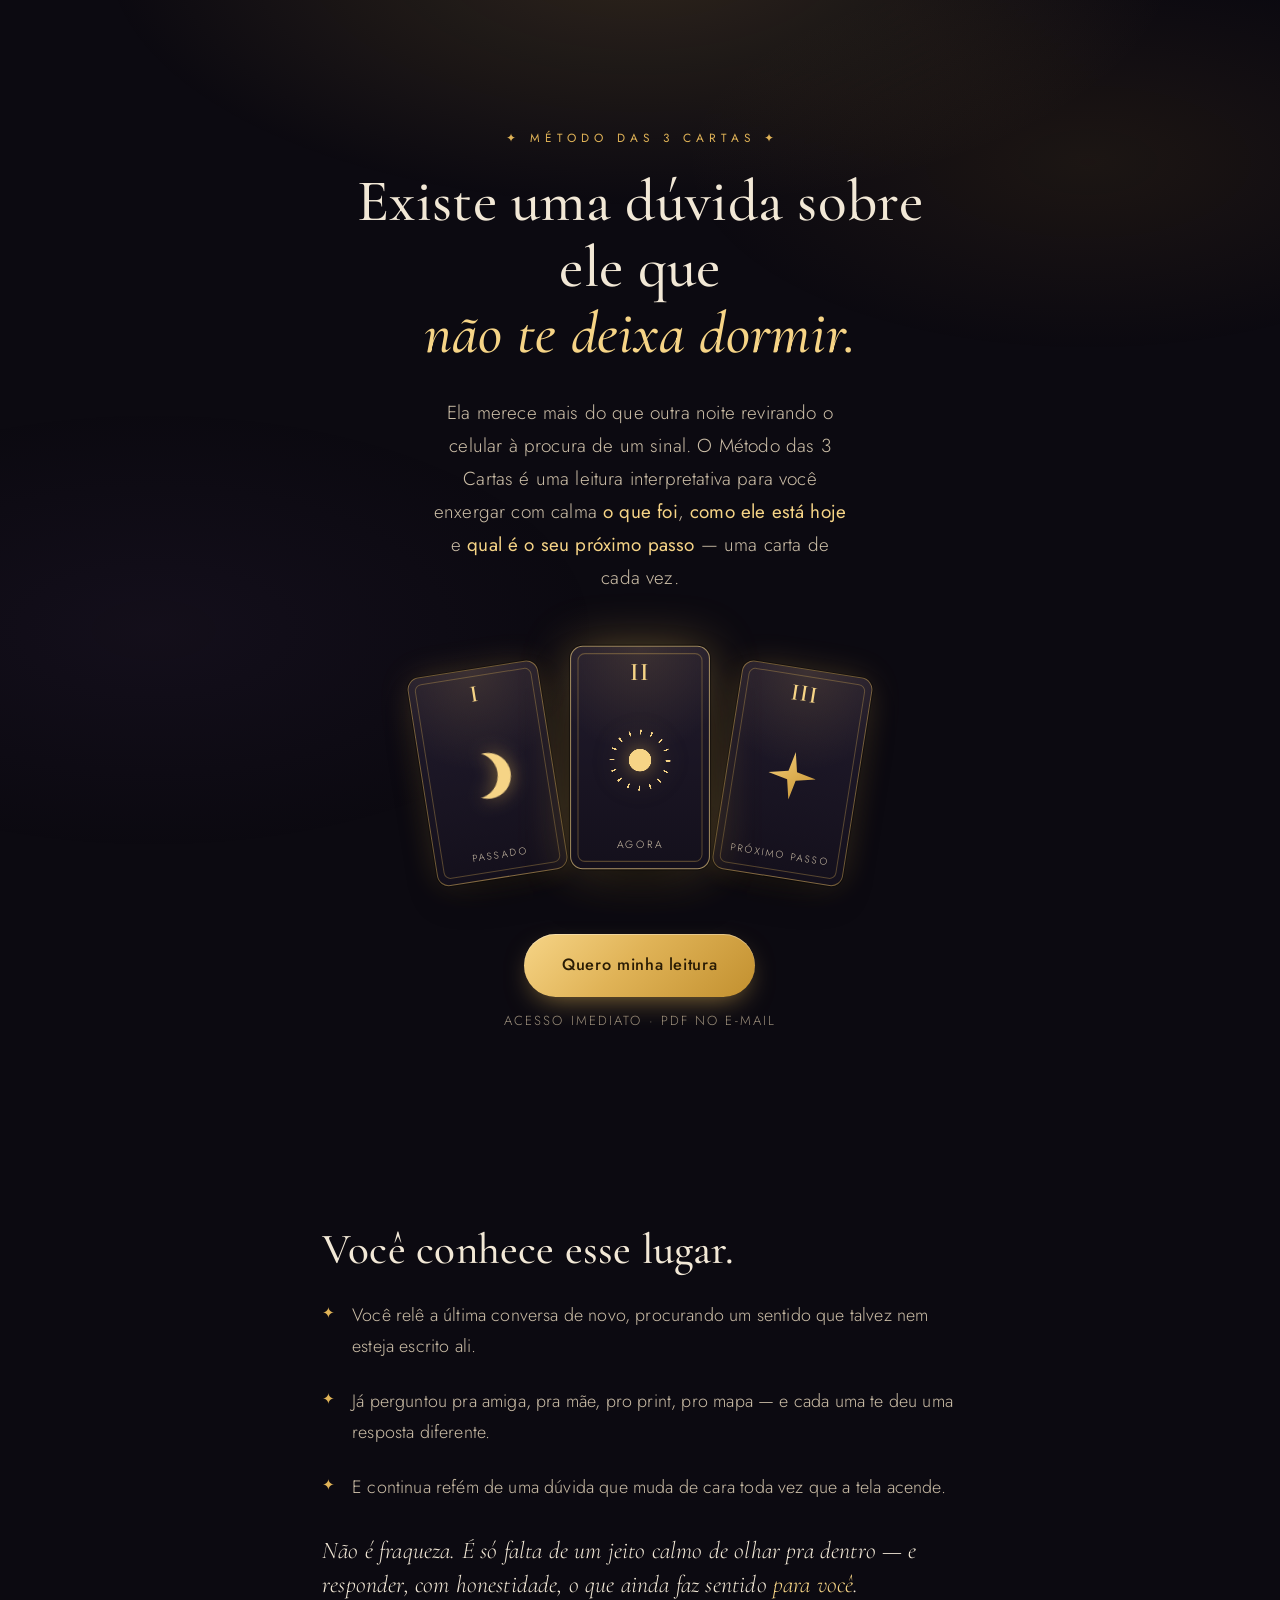
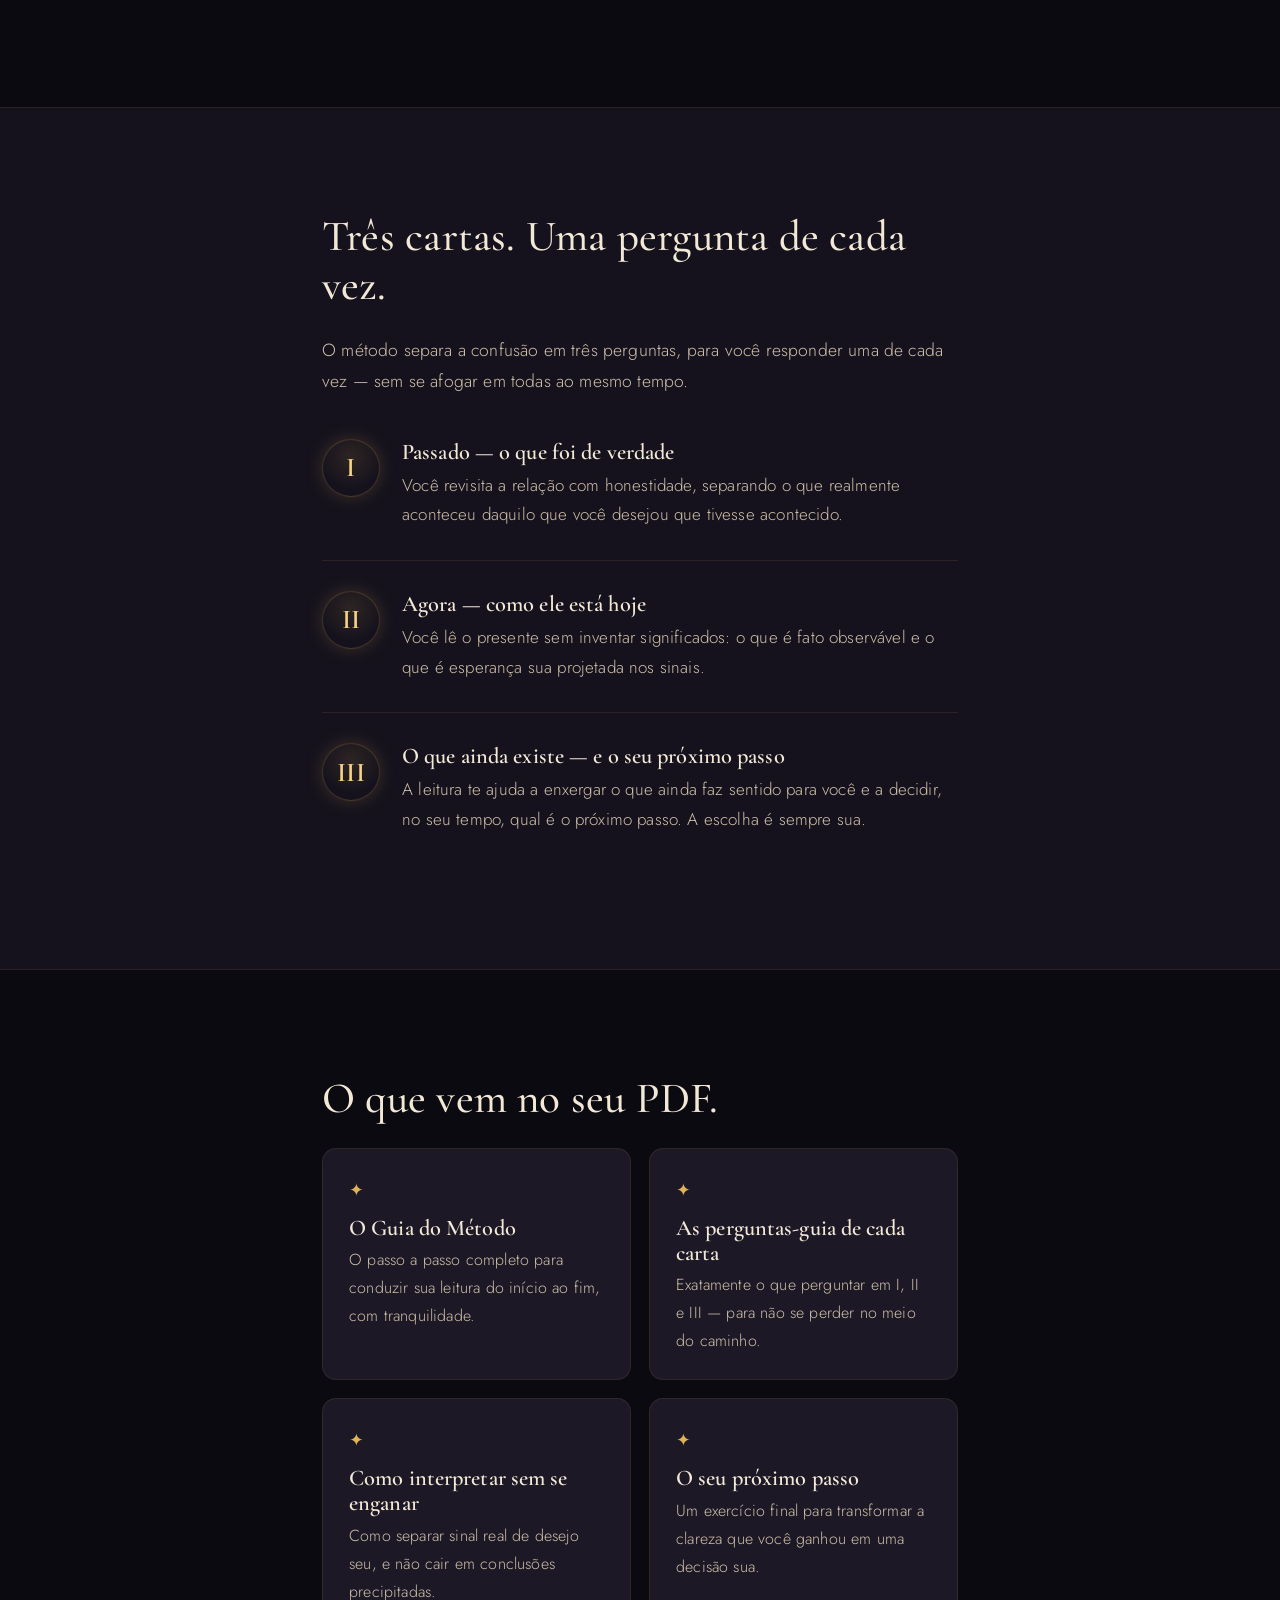
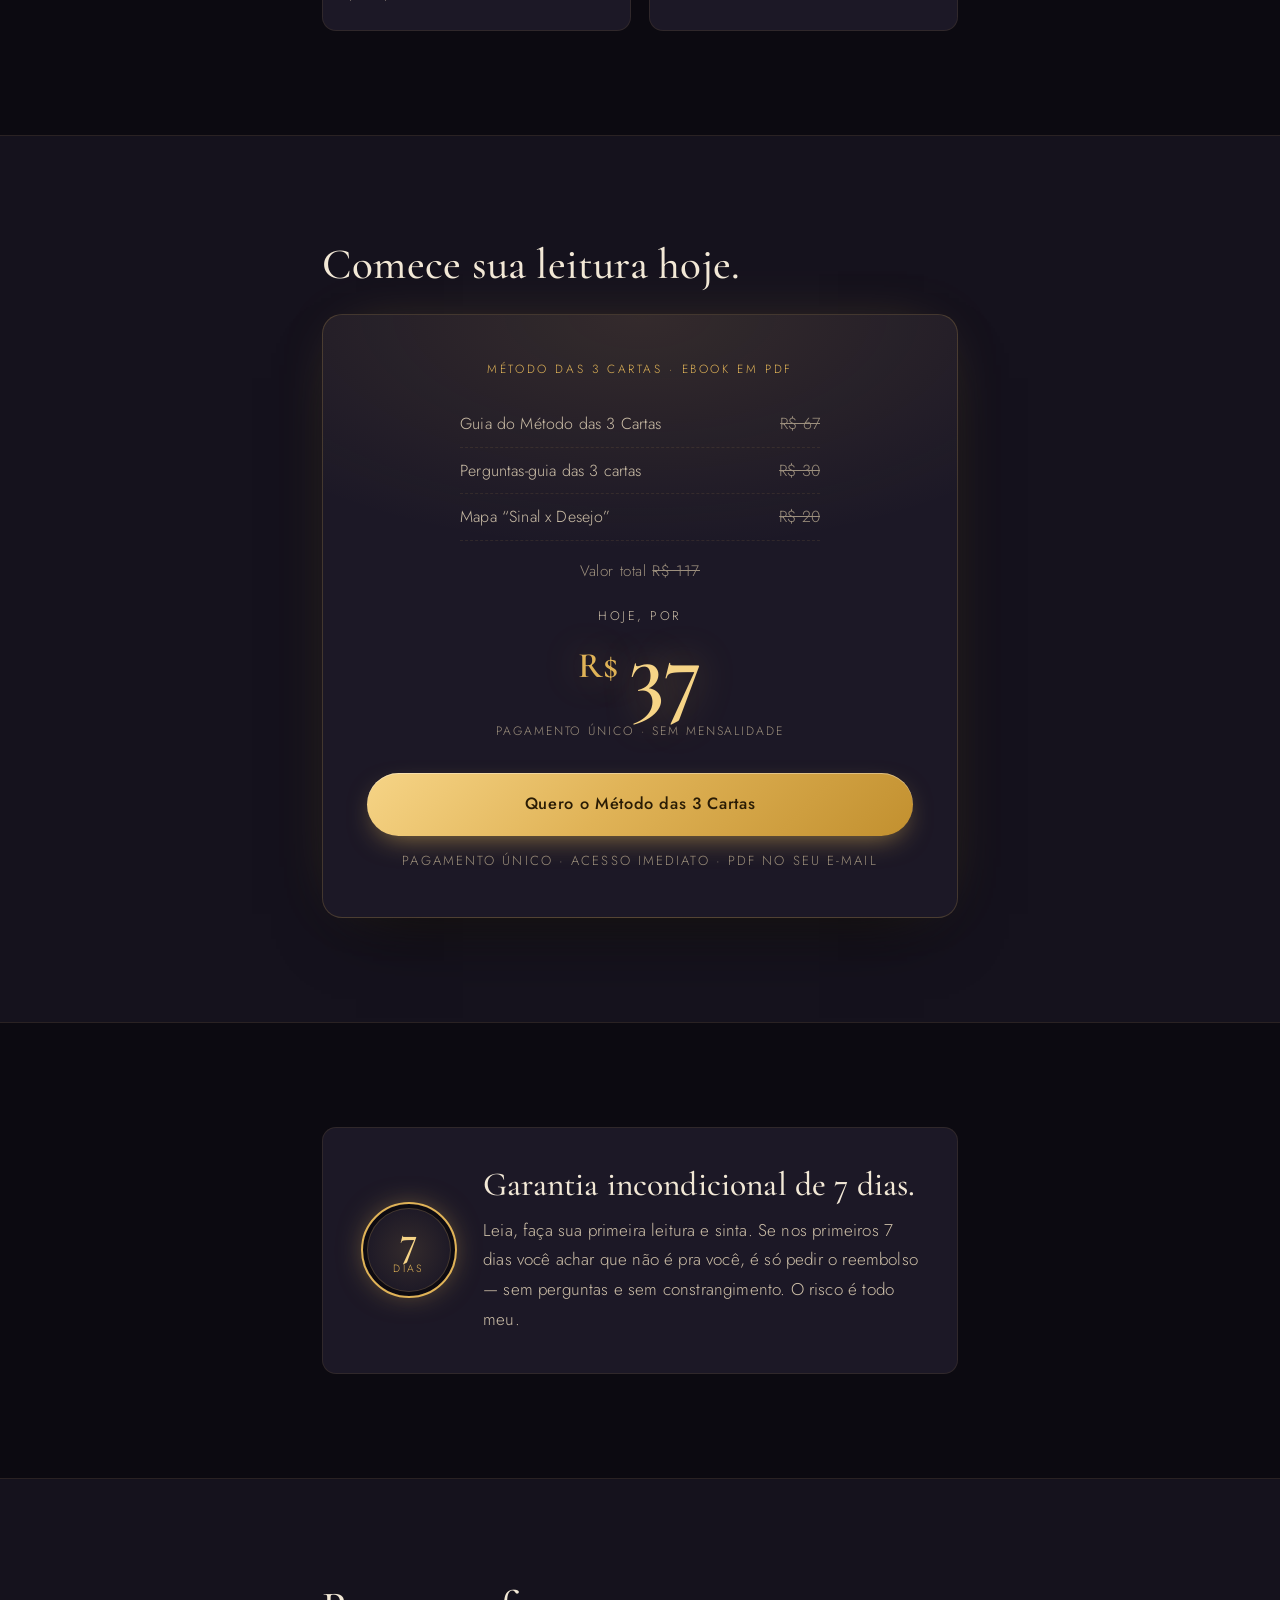
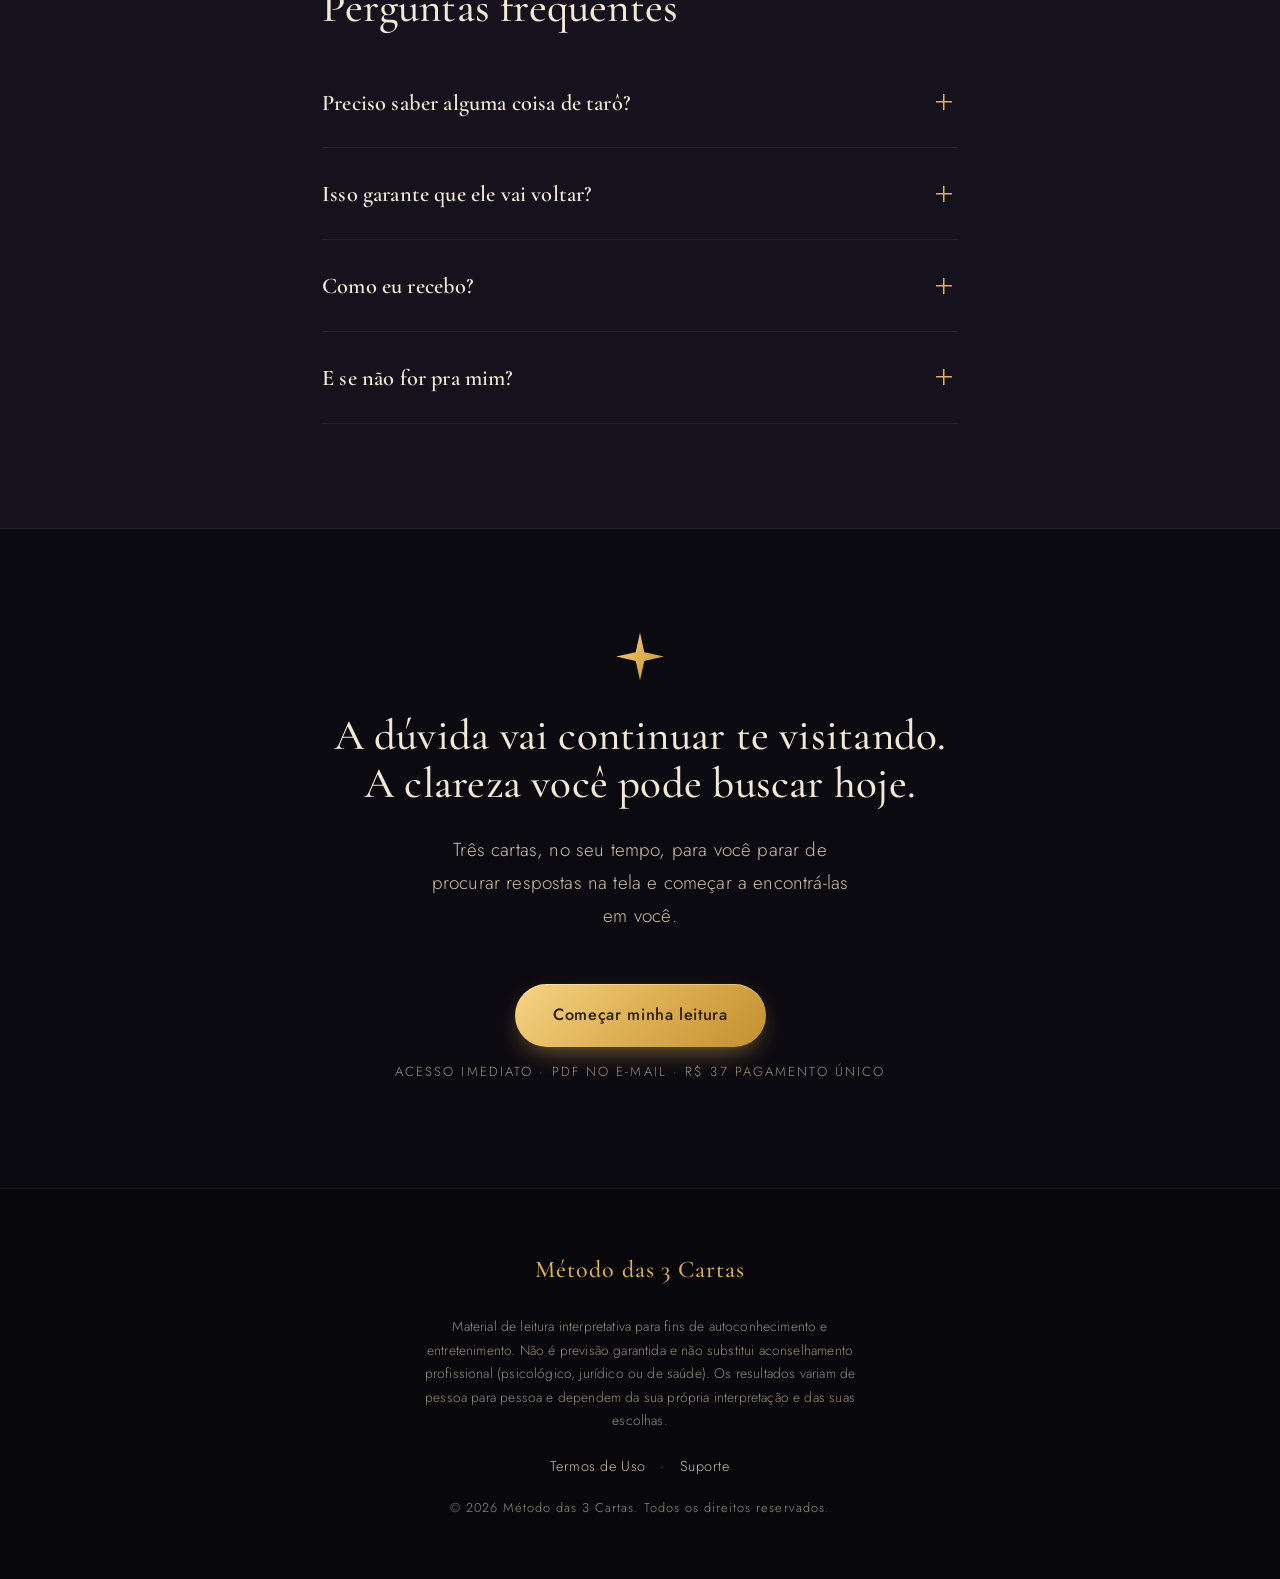
==== pagina-ele-volta/index.html @ e4aaae8e "Cria página de vendas estática "Método das 3 Cartas" Projeto estático (HTML/CSS/JS puro, sem build) " ====
<!DOCTYPE html>
<html lang="pt-BR">
<head>
  <meta charset="UTF-8" />
  <meta name="viewport" content="width=device-width, initial-scale=1.0" />
  <title>Método das 3 Cartas — clareza sobre o seu ex, em três cartas</title>
  <meta name="description" content="Uma leitura interpretativa em 3 cartas para você ganhar clareza sobre um ex: o que foi, como ele está e qual é o seu próximo passo. Autoconhecimento, não promessa de resultado." />
  <meta name="theme-color" content="#0c0a11" />

  <!-- favicon: estrela dourada (SVG inline, sem arquivo externo) -->
  <link rel="icon" href="data:image/svg+xml,%3Csvg xmlns='http://www.w3.org/2000/svg' viewBox='0 0 32 32'%3E%3Cpolygon points='16,1 19,13 31,16 19,19 16,31 13,19 1,16 13,13' fill='%23e0b357'/%3E%3C/svg%3E" />

  <!-- Open Graph -->
  <meta property="og:type" content="website" />
  <meta property="og:title" content="Método das 3 Cartas" />
  <meta property="og:description" content="Três cartas para você enxergar com calma o que foi, como ele está e qual é o seu próximo passo." />
  <meta property="og:locale" content="pt_BR" />

  <!-- Google Fonts: Cormorant Garamond (títulos) + Jost (corpo) -->
  <link rel="preconnect" href="https://fonts.googleapis.com" />
  <link rel="preconnect" href="https://fonts.gstatic.com" crossorigin />
  <link href="https://fonts.googleapis.com/css2?family=Cormorant+Garamond:ital,wght@0,400;0,500;0,600;1,400;1,500&family=Jost:wght@300;400;500&display=swap" rel="stylesheet" />

  <link rel="stylesheet" href="css/styles.css" />
</head>
<body>
  <!-- brilho de fundo decorativo -->
  <div class="aura" aria-hidden="true"></div>

  <main>
    <!-- 1. HERO -->
    <header class="hero" id="topo">
      <div class="wrap">
        <p class="kicker reveal">✦ Método das 3 Cartas ✦</p>

        <h1 class="reveal">
          Existe uma dúvida sobre ele que<br />
          <em>não te deixa dormir.</em>
        </h1>

        <p class="subhead reveal">
          Ela merece mais do que outra noite revirando o celular à procura de um sinal.
          O Método das 3 Cartas é uma leitura interpretativa para você enxergar com calma
          <strong>o que foi</strong>, <strong>como ele está hoje</strong> e
          <strong>qual é o seu próximo passo</strong> — uma carta de cada vez.
        </p>

        <!-- as 3 cartas (estilizadas em CSS puro) -->
        <div class="cards-fan reveal" aria-hidden="true">
          <article class="tarot tarot--left">
            <span class="tarot__num">I</span>
            <span class="glyph glyph--moon"></span>
            <span class="tarot__label">Passado</span>
          </article>
          <article class="tarot tarot--center">
            <span class="tarot__num">II</span>
            <span class="glyph glyph--sun"></span>
            <span class="tarot__label">Agora</span>
          </article>
          <article class="tarot tarot--right">
            <span class="tarot__num">III</span>
            <span class="glyph glyph--star"></span>
            <span class="tarot__label">Próximo passo</span>
          </article>
        </div>

        <div class="cta-block reveal">
          <a class="btn btn--primary" href="#oferta">Quero minha leitura</a>
          <p class="cta-note">acesso imediato · PDF no e-mail</p>
        </div>
      </div>
    </header>

    <!-- 2. DOR (sem exploração) -->
    <section class="section" id="voce-se-reconhece" aria-labelledby="dor-titulo">
      <div class="wrap">
        <h2 class="reveal" id="dor-titulo">Você conhece esse lugar.</h2>
        <ul class="pain-list">
          <li class="reveal">
            Você relê a última conversa de novo, procurando um sentido que talvez nem esteja escrito ali.
          </li>
          <li class="reveal">
            Já perguntou pra amiga, pra mãe, pro print, pro mapa — e cada uma te deu uma resposta diferente.
          </li>
          <li class="reveal">
            E continua refém de uma dúvida que muda de cara toda vez que a tela acende.
          </li>
        </ul>
        <p class="pain-close reveal">
          Não é fraqueza. É só falta de um jeito calmo de olhar pra dentro — e responder, com honestidade, o que ainda faz sentido <em>para você</em>.
        </p>
      </div>
    </section>

    <!-- 3. COMO FUNCIONA -->
    <section class="section section--alt" id="como-funciona" aria-labelledby="como-titulo">
      <div class="wrap">
        <h2 class="reveal" id="como-titulo">Três cartas. Uma pergunta de cada vez.</h2>
        <p class="section-intro reveal">
          O método separa a confusão em três perguntas, para você responder uma de cada vez —
          sem se afogar em todas ao mesmo tempo.
        </p>

        <ol class="steps">
          <li class="step reveal">
            <span class="step__num" aria-hidden="true">I</span>
            <div class="step__body">
              <h3>Passado — o que foi de verdade</h3>
              <p>
                Você revisita a relação com honestidade, separando o que realmente aconteceu
                daquilo que você desejou que tivesse acontecido.
              </p>
            </div>
          </li>
          <li class="step reveal">
            <span class="step__num" aria-hidden="true">II</span>
            <div class="step__body">
              <h3>Agora — como ele está hoje</h3>
              <p>
                Você lê o presente sem inventar significados: o que é fato observável
                e o que é esperança sua projetada nos sinais.
              </p>
            </div>
          </li>
          <li class="step reveal">
            <span class="step__num" aria-hidden="true">III</span>
            <div class="step__body">
              <h3>O que ainda existe — e o seu próximo passo</h3>
              <p>
                A leitura te ajuda a enxergar o que ainda faz sentido para você e a decidir,
                no seu tempo, qual é o próximo passo. A escolha é sempre sua.
              </p>
            </div>
          </li>
        </ol>
      </div>
    </section>

    <!-- 4. O QUE VOCÊ RECEBE -->
    <section class="section" id="o-que-recebe" aria-labelledby="recebe-titulo">
      <div class="wrap">
        <h2 class="reveal" id="recebe-titulo">O que vem no seu PDF.</h2>
        <div class="gifts">
          <div class="gift reveal">
            <span class="gift__mark" aria-hidden="true">✦</span>
            <h3>O Guia do Método</h3>
            <p>O passo a passo completo para conduzir sua leitura do início ao fim, com tranquilidade.</p>
          </div>
          <div class="gift reveal">
            <span class="gift__mark" aria-hidden="true">✦</span>
            <h3>As perguntas-guia de cada carta</h3>
            <p>Exatamente o que perguntar em I, II e III — para não se perder no meio do caminho.</p>
          </div>
          <div class="gift reveal">
            <span class="gift__mark" aria-hidden="true">✦</span>
            <h3>Como interpretar sem se enganar</h3>
            <p>Como separar sinal real de desejo seu, e não cair em conclusões precipitadas.</p>
          </div>
          <div class="gift reveal">
            <span class="gift__mark" aria-hidden="true">✦</span>
            <h3>O seu próximo passo</h3>
            <p>Um exercício final para transformar a clareza que você ganhou em uma decisão sua.</p>
          </div>
        </div>
      </div>
    </section>

    <!-- 5. OFERTA -->
    <section class="section section--alt" id="oferta" aria-labelledby="oferta-titulo">
      <div class="wrap">
        <h2 class="reveal" id="oferta-titulo">Comece sua leitura hoje.</h2>

        <div class="offer reveal">
          <p class="offer__eyebrow">Método das 3 Cartas · ebook em PDF</p>

          <ul class="value-stack">
            <li><span>Guia do Método das 3 Cartas</span> <s>R$ 67</s></li>
            <li><span>Perguntas-guia das 3 cartas</span> <s>R$ 30</s></li>
            <li><span>Mapa “Sinal x Desejo”</span> <s>R$ 20</s></li>
          </ul>

          <p class="offer__from">Valor total <s>R$ 117</s></p>

          <div class="offer__price">
            <span class="offer__price-label">Hoje, por</span>
            <span class="offer__price-value"><span class="offer__cur">R$</span>37</span>
            <span class="offer__price-sub">pagamento único · sem mensalidade</span>
          </div>

          <a class="btn btn--primary btn--block" href="COLE_AQUI_O_LINK_DO_CHECKOUT_KIRVANO">
            Quero o Método das 3 Cartas
          </a>
          <p class="cta-note">Pagamento único · acesso imediato · PDF no seu e-mail</p>
        </div>
      </div>
    </section>

    <!-- 6. GARANTIA -->
    <section class="section" id="garantia" aria-labelledby="garantia-titulo">
      <div class="wrap">
        <div class="guarantee reveal">
          <span class="guarantee__seal" aria-hidden="true">
            <span class="guarantee__seal-num">7</span>
            <span class="guarantee__seal-txt">dias</span>
          </span>
          <div>
            <h2 id="garantia-titulo">Garantia incondicional de 7 dias.</h2>
            <p>
              Leia, faça sua primeira leitura e sinta. Se nos primeiros 7 dias você achar que não é
              pra você, é só pedir o reembolso — sem perguntas e sem constrangimento.
              O risco é todo meu.
            </p>
          </div>
        </div>
      </div>
    </section>

    <!-- 7. FAQ -->
    <section class="section section--alt" id="faq" aria-labelledby="faq-titulo">
      <div class="wrap">
        <h2 class="reveal" id="faq-titulo">Perguntas frequentes</h2>

        <div class="faq">
          <details class="faq-item reveal">
            <summary>Preciso saber alguma coisa de tarô?</summary>
            <div class="faq-answer">
              <p>
                Não. O método é um guia de leitura interpretativa, escrito passo a passo.
                Você não precisa de experiência, de baralho especial nem de “dom” nenhum —
                só seguir as perguntas de cada carta.
              </p>
            </div>
          </details>

          <details class="faq-item reveal">
            <summary>Isso garante que ele vai voltar?</summary>
            <div class="faq-answer">
              <p>
                <strong>Não.</strong> E qualquer pessoa que te promete isso está te enganando.
                Ninguém controla a decisão de outra pessoa. O que este material te entrega é
                <em>clareza</em> sobre o que aconteceu, sobre o presente e sobre o que você quer
                a partir daqui — a escolha do próximo passo é sempre sua.
              </p>
            </div>
          </details>

          <details class="faq-item reveal">
            <summary>Como eu recebo?</summary>
            <div class="faq-answer">
              <p>
                Assim que o pagamento é confirmado, o PDF chega automaticamente no e-mail que
                você cadastrar no checkout. O acesso é imediato e o material fica seu.
              </p>
            </div>
          </details>

          <details class="faq-item reveal">
            <summary>E se não for pra mim?</summary>
            <div class="faq-answer">
              <p>
                Você tem 7 dias de garantia incondicional. Se sentir que não é o seu momento ou
                não é o que você esperava, devolvemos o valor integral — sem burocracia.
              </p>
            </div>
          </details>
        </div>
      </div>
    </section>

    <!-- 8. CTA FINAL -->
    <section class="section final-cta" id="comecar" aria-labelledby="final-titulo">
      <div class="wrap">
        <span class="glyph glyph--star final-cta__star" aria-hidden="true"></span>
        <h2 class="reveal" id="final-titulo">
          A dúvida vai continuar te visitando.<br />A clareza você pode buscar hoje.
        </h2>
        <p class="subhead reveal">
          Três cartas, no seu tempo, para você parar de procurar respostas na tela
          e começar a encontrá-las em você.
        </p>
        <div class="cta-block reveal">
          <a class="btn btn--primary" href="#oferta">Começar minha leitura</a>
          <p class="cta-note">acesso imediato · PDF no e-mail · R$ 37 pagamento único</p>
        </div>
      </div>
    </section>
  </main>

  <!-- 9. RODAPÉ -->
  <footer class="footer">
    <div class="wrap">
      <p class="footer__brand">Método das 3 Cartas</p>
      <p class="disclaimer">
        Material de leitura interpretativa para fins de autoconhecimento e entretenimento.
        Não é previsão garantida e não substitui aconselhamento profissional (psicológico,
        jurídico ou de saúde). Os resultados variam de pessoa para pessoa e dependem da sua
        própria interpretação e das suas escolhas.
      </p>
      <nav class="footer__links" aria-label="Links do rodapé">
        <a href="#">Termos de Uso</a>
        <span aria-hidden="true">·</span>
        <a href="#">Suporte</a>
      </nav>
      <p class="footer__copy">© 2026 Método das 3 Cartas. Todos os direitos reservados.</p>
    </div>
  </footer>

  <script src="js/main.js" defer></script>
</body>
</html>
---- pagina-ele-volta/css/styles.css ----
/* =========================================================
   Método das 3 Cartas — estilos
   Paleta mística: fundo quase preto, acento âmbar/dourado,
   texto creme. Tipografia: Cormorant Garamond + Jost.
   ========================================================= */

:root {
  /* cores */
  --bg:            #0c0a11;   /* fundo quase preto, leve violeta */
  --bg-elev:       #15121d;   /* superfícies elevadas */
  --bg-soft:       #1c1826;   /* caixas / cartas */
  --ink:           #f2e8d6;   /* texto creme */
  --ink-soft:      #cdbfa8;   /* texto secundário */
  --ink-mute:      #9c8f7d;   /* texto apagado */
  --gold:          #e0b357;   /* âmbar/dourado quente */
  --gold-bright:   #f6d486;
  --gold-deep:     #b07d2b;
  --line:          rgba(224, 179, 87, 0.20);
  --line-soft:     rgba(224, 179, 87, 0.10);

  /* layout */
  --reading:       680px;
  --radius:        14px;
  --radius-sm:     10px;

  /* gradientes reutilizáveis */
  --grad-gold:     linear-gradient(135deg, #f6d486 0%, #e0b357 45%, #c2902f 100%);
  --grad-gold-hover: linear-gradient(135deg, #ffe3a0 0%, #ecc169 45%, #cf9c38 100%);
}

/* ----------------------- reset enxuto ----------------------- */
*,
*::before,
*::after { box-sizing: border-box; }

html { -webkit-text-size-adjust: 100%; scroll-behavior: smooth; }

body {
  margin: 0;
  background: var(--bg);
  color: var(--ink);
  font-family: "Jost", system-ui, -apple-system, "Segoe UI", sans-serif;
  font-weight: 300;
  font-size: 1.0625rem;
  line-height: 1.75;
  letter-spacing: 0.01em;
  -webkit-font-smoothing: antialiased;
  text-rendering: optimizeLegibility;
  overflow-x: hidden;
}

img { max-width: 100%; display: block; }

a { color: var(--gold-bright); text-decoration: none; }
a:hover { text-decoration: underline; }

::selection { background: rgba(224, 179, 87, 0.28); color: #fff; }

/* ----------------------- tipografia ----------------------- */
h1, h2, h3 {
  font-family: "Cormorant Garamond", Georgia, serif;
  font-weight: 500;
  line-height: 1.12;
  letter-spacing: 0.005em;
  color: var(--ink);
  margin: 0 0 0.6em;
}

h1 {
  font-size: clamp(2.4rem, 7vw, 3.7rem);
  font-weight: 500;
}
h1 em {
  font-style: italic;
  color: var(--gold-bright);
}

h2 {
  font-size: clamp(1.9rem, 5vw, 2.7rem);
}

h3 {
  font-size: 1.4rem;
  font-weight: 600;
}

p { margin: 0 0 1.1em; }
strong { color: var(--ink); font-weight: 500; }
em { color: var(--gold-bright); font-style: italic; }

/* ----------------------- layout base ----------------------- */
.wrap {
  width: 100%;
  max-width: var(--reading);
  margin-inline: auto;
  padding-inline: 22px;
}

.section {
  padding-block: clamp(56px, 11vw, 104px);
  position: relative;
}
.section--alt {
  background: var(--bg-elev);
  border-top: 1px solid var(--line-soft);
  border-bottom: 1px solid var(--line-soft);
}

.section-intro {
  color: var(--ink-soft);
  font-size: 1.1rem;
  margin-bottom: 2.4em;
}

/* brilho de fundo decorativo (âmbar) */
.aura {
  position: fixed;
  inset: 0;
  z-index: -1;
  pointer-events: none;
  background:
    radial-gradient(60% 40% at 50% -5%, rgba(224, 179, 87, 0.16), transparent 70%),
    radial-gradient(45% 30% at 85% 18%, rgba(176, 125, 43, 0.10), transparent 70%),
    radial-gradient(50% 35% at 12% 70%, rgba(120, 80, 160, 0.07), transparent 70%);
}

/* ----------------------- HERO ----------------------- */
.hero {
  padding-block: clamp(64px, 14vw, 128px) clamp(48px, 10vw, 88px);
  text-align: center;
  position: relative;
}

.kicker {
  font-family: "Jost", sans-serif;
  text-transform: uppercase;
  letter-spacing: 0.42em;
  font-size: 0.74rem;
  font-weight: 400;
  color: var(--gold);
  margin-bottom: 1.6em;
  padding-left: 0.42em; /* compensa o tracking final */
}

.hero h1 { margin-bottom: 0.5em; }

.subhead {
  color: var(--ink-soft);
  font-size: 1.18rem;
  font-weight: 300;
  max-width: 38ch;
  margin-inline: auto;
  margin-bottom: 0;
}
.subhead strong { color: var(--gold-bright); font-weight: 400; }

/* ----------------------- as 3 cartas (CSS puro) ----------------------- */
.cards-fan {
  display: flex;
  justify-content: center;
  align-items: flex-end;
  gap: clamp(10px, 3vw, 22px);
  margin-block: clamp(40px, 8vw, 64px);
  perspective: 1200px;
}

.tarot {
  position: relative;
  width: clamp(92px, 27vw, 132px);
  aspect-ratio: 5 / 8;
  border-radius: 12px;
  background:
    radial-gradient(120% 80% at 50% 0%, rgba(224, 179, 87, 0.14), transparent 60%),
    linear-gradient(180deg, #211b2c 0%, #14101c 100%);
  border: 1px solid rgba(224, 179, 87, 0.45);
  box-shadow:
    0 0 0 1px rgba(0, 0, 0, 0.4),
    0 18px 40px -18px rgba(0, 0, 0, 0.8),
    0 0 34px -6px rgba(224, 179, 87, 0.30);
  display: flex;
  flex-direction: column;
  align-items: center;
  justify-content: space-between;
  padding: 12px 6px 14px;
  transition: transform 0.5s ease, box-shadow 0.5s ease;
}

/* moldura ornamental interna */
.tarot::before {
  content: "";
  position: absolute;
  inset: 6px;
  border: 1px solid rgba(224, 179, 87, 0.32);
  border-radius: 7px;
  pointer-events: none;
}

/* leve abertura em leque */
.tarot--left  { transform: rotate(-9deg) translateY(10px); }
.tarot--right { transform: rotate(9deg)  translateY(10px); }
.tarot--center {
  transform: translateY(-6px) scale(1.06);
  z-index: 2;
  border-color: rgba(246, 212, 134, 0.6);
  box-shadow:
    0 0 0 1px rgba(0, 0, 0, 0.4),
    0 22px 50px -18px rgba(0, 0, 0, 0.85),
    0 0 48px -4px rgba(224, 179, 87, 0.45);
}

.cards-fan:hover .tarot--left  { transform: rotate(-12deg) translateY(4px); }
.cards-fan:hover .tarot--right { transform: rotate(12deg)  translateY(4px); }
.cards-fan:hover .tarot--center { transform: translateY(-12px) scale(1.08); }

.tarot__num {
  font-family: "Cormorant Garamond", serif;
  font-size: 1.5rem;
  font-weight: 600;
  color: var(--gold-bright);
  letter-spacing: 0.05em;
  line-height: 1;
}

.tarot__label {
  font-family: "Jost", sans-serif;
  font-size: 0.62rem;
  text-transform: uppercase;
  letter-spacing: 0.22em;
  color: var(--ink-soft);
  text-align: center;
  padding-inline: 2px;
}

/* ---- glifos celestes desenhados em CSS puro ---- */
.glyph {
  position: relative;
  display: inline-block;
  filter: drop-shadow(0 0 9px rgba(224, 179, 87, 0.55));
}

/* lua crescente */
.glyph--moon {
  width: 46px;
  height: 46px;
  border-radius: 50%;
  background: transparent;
  box-shadow: inset -13px -2px 0 0 var(--gold-bright);
}

/* sol radiante (disco + raios via máscara) */
.glyph--sun {
  width: 32px;
  height: 32px;
  border-radius: 50%;
  background: radial-gradient(circle, var(--gold-bright) 0 46%, transparent 48%);
}
.glyph--sun::before {
  content: "";
  position: absolute;
  inset: -13px;
  border-radius: 50%;
  background: repeating-conic-gradient(var(--gold-bright) 0 3deg, transparent 3deg 22.5deg);
  -webkit-mask: radial-gradient(circle, transparent 0 58%, #000 60%);
          mask: radial-gradient(circle, transparent 0 58%, #000 60%);
}

/* estrela de quatro pontas (faísca) */
.glyph--star {
  width: 48px;
  height: 48px;
  background: var(--grad-gold);
  clip-path: polygon(
    50% 0%, 59% 41%, 100% 50%, 59% 59%,
    50% 100%, 41% 59%, 0% 50%, 41% 41%
  );
}

/* ----------------------- botões CTA ----------------------- */
.cta-block { margin-top: clamp(34px, 7vw, 52px); }

.btn {
  --pad-y: 17px;
  display: inline-block;
  font-family: "Jost", sans-serif;
  font-weight: 500;
  font-size: 1.02rem;
  letter-spacing: 0.04em;
  text-align: center;
  padding: var(--pad-y) 38px;
  border-radius: 999px;
  cursor: pointer;
  border: none;
  transition: transform 0.25s ease, box-shadow 0.25s ease, background 0.25s ease;
  text-decoration: none;
  will-change: transform;
}
.btn:hover { text-decoration: none; }

.btn--primary {
  background: var(--grad-gold);
  color: #2a1c05;
  box-shadow:
    0 10px 28px -10px rgba(224, 179, 87, 0.65),
    inset 0 1px 0 rgba(255, 255, 255, 0.35);
}
.btn--primary:hover {
  background: var(--grad-gold-hover);
  transform: translateY(-2px);
  box-shadow:
    0 16px 36px -10px rgba(224, 179, 87, 0.8),
    inset 0 1px 0 rgba(255, 255, 255, 0.45);
}
.btn--primary:active { transform: translateY(0); }

.btn--block {
  display: block;
  width: 100%;
}

.cta-note {
  margin-top: 1.1em;
  margin-bottom: 0;
  font-size: 0.82rem;
  letter-spacing: 0.16em;
  text-transform: uppercase;
  color: var(--ink-mute);
}

/* ----------------------- DOR ----------------------- */
.pain-list {
  list-style: none;
  padding: 0;
  margin: 0 0 1.8em;
}
.pain-list li {
  position: relative;
  padding-left: 30px;
  margin-bottom: 1.3em;
  color: var(--ink-soft);
  font-size: 1.12rem;
}
.pain-list li::before {
  content: "✦";
  position: absolute;
  left: 0;
  top: 0.05em;
  color: var(--gold);
  font-size: 0.85em;
}
.pain-close {
  font-family: "Cormorant Garamond", serif;
  font-size: 1.5rem;
  font-style: italic;
  line-height: 1.45;
  color: var(--ink);
  margin: 0;
}

/* ----------------------- COMO FUNCIONA (passos) ----------------------- */
.steps {
  list-style: none;
  counter-reset: none;
  padding: 0;
  margin: 0;
}
.step {
  display: flex;
  gap: 22px;
  align-items: flex-start;
  padding-block: clamp(22px, 5vw, 30px);
  border-top: 1px solid var(--line-soft);
}
.step:first-child { border-top: none; padding-top: 0; }

.step__num {
  flex: 0 0 auto;
  width: 58px;
  height: 58px;
  display: grid;
  place-items: center;
  border-radius: 50%;
  border: 1px solid var(--line);
  background: radial-gradient(circle at 50% 30%, rgba(224, 179, 87, 0.12), transparent 70%);
  font-family: "Cormorant Garamond", serif;
  font-size: 1.7rem;
  font-weight: 600;
  color: var(--gold-bright);
  box-shadow: 0 0 22px -6px rgba(224, 179, 87, 0.4);
}
.step__body h3 { margin-bottom: 0.3em; }
.step__body p { color: var(--ink-soft); margin: 0; }

/* ----------------------- O QUE VOCÊ RECEBE ----------------------- */
.gifts {
  display: grid;
  grid-template-columns: 1fr;
  gap: 18px;
}
.gift {
  background: var(--bg-soft);
  border: 1px solid var(--line-soft);
  border-radius: var(--radius);
  padding: 26px 26px 24px;
  transition: border-color 0.3s ease, transform 0.3s ease;
}
.gift:hover {
  border-color: var(--line);
  transform: translateY(-2px);
}
.gift__mark {
  display: inline-block;
  color: var(--gold);
  font-size: 1.1rem;
  margin-bottom: 0.5em;
}
.gift h3 { margin-bottom: 0.3em; }
.gift p { color: var(--ink-soft); margin: 0; font-size: 1rem; }

/* ----------------------- OFERTA ----------------------- */
.offer {
  background:
    radial-gradient(120% 60% at 50% 0%, rgba(224, 179, 87, 0.12), transparent 65%),
    var(--bg-soft);
  border: 1px solid var(--line);
  border-radius: 20px;
  padding: clamp(28px, 6vw, 44px);
  text-align: center;
  box-shadow: 0 30px 70px -34px rgba(0, 0, 0, 0.9), 0 0 60px -30px rgba(224, 179, 87, 0.4);
}
.offer__eyebrow {
  text-transform: uppercase;
  letter-spacing: 0.22em;
  font-size: 0.74rem;
  color: var(--gold);
  margin-bottom: 1.8em;
}

.value-stack {
  list-style: none;
  padding: 0;
  margin: 0 0 1em;
  text-align: left;
  max-width: 360px;
  margin-inline: auto;
}
.value-stack li {
  display: flex;
  justify-content: space-between;
  gap: 14px;
  padding-block: 0.55em;
  border-bottom: 1px dashed var(--line-soft);
  color: var(--ink-soft);
  font-size: 1rem;
}
.value-stack s { color: var(--ink-mute); white-space: nowrap; }

.offer__from {
  color: var(--ink-mute);
  font-size: 0.95rem;
  letter-spacing: 0.04em;
  margin: 0.4em 0 1.4em;
}
.offer__from s { color: var(--ink-mute); }

.offer__price {
  display: flex;
  flex-direction: column;
  align-items: center;
  margin-bottom: 1.8em;
}
.offer__price-label {
  text-transform: uppercase;
  letter-spacing: 0.2em;
  font-size: 0.78rem;
  color: var(--ink-soft);
  margin-bottom: 0.1em;
}
.offer__price-value {
  font-family: "Cormorant Garamond", serif;
  font-weight: 600;
  font-size: clamp(4rem, 16vw, 5.6rem);
  line-height: 0.95;
  color: var(--gold-bright);
  display: inline-flex;
  align-items: flex-start;
  gap: 0.12em;
  text-shadow: 0 0 38px rgba(224, 179, 87, 0.4);
}
.offer__cur {
  font-size: 0.4em;
  margin-top: 0.55em;
  color: var(--gold);
}
.offer__price-sub {
  text-transform: uppercase;
  letter-spacing: 0.16em;
  font-size: 0.76rem;
  color: var(--ink-mute);
  margin-top: 0.6em;
}

/* ----------------------- GARANTIA ----------------------- */
.guarantee {
  display: flex;
  gap: 26px;
  align-items: center;
  background: var(--bg-soft);
  border: 1px solid var(--line-soft);
  border-radius: var(--radius);
  padding: clamp(26px, 5vw, 38px);
}
.guarantee h2 { font-size: clamp(1.6rem, 4.5vw, 2.1rem); margin-bottom: 0.35em; }
.guarantee p { color: var(--ink-soft); margin: 0; }

.guarantee__seal {
  flex: 0 0 auto;
  width: 96px;
  height: 96px;
  border-radius: 50%;
  display: grid;
  place-content: center;
  text-align: center;
  border: 2px solid var(--gold);
  box-shadow:
    inset 0 0 0 4px rgba(12, 10, 17, 1),
    inset 0 0 0 5px var(--line),
    0 0 30px -8px rgba(224, 179, 87, 0.6);
  background: radial-gradient(circle, rgba(224, 179, 87, 0.12), transparent 70%);
}
.guarantee__seal-num {
  font-family: "Cormorant Garamond", serif;
  font-size: 2.6rem;
  font-weight: 600;
  line-height: 0.9;
  color: var(--gold-bright);
}
.guarantee__seal-txt {
  display: block;
  text-transform: uppercase;
  letter-spacing: 0.22em;
  font-size: 0.66rem;
  color: var(--gold);
}

/* ----------------------- FAQ ----------------------- */
.faq { margin-top: 0.5em; }

.faq-item {
  border-bottom: 1px solid var(--line-soft);
}
.faq-item summary {
  list-style: none;
  cursor: pointer;
  padding: 1.15em 44px 1.15em 0;
  position: relative;
  font-family: "Cormorant Garamond", serif;
  font-size: 1.4rem;
  font-weight: 600;
  color: var(--ink);
  transition: color 0.25s ease;
}
.faq-item summary::-webkit-details-marker { display: none; }
.faq-item summary:hover { color: var(--gold-bright); }

/* sinal de + / − */
.faq-item summary::after {
  content: "";
  position: absolute;
  right: 6px;
  top: 50%;
  width: 16px;
  height: 16px;
  margin-top: -8px;
  background:
    linear-gradient(var(--gold), var(--gold)) center / 16px 1.5px no-repeat,
    linear-gradient(var(--gold), var(--gold)) center / 1.5px 16px no-repeat;
  transition: transform 0.3s ease, opacity 0.3s ease;
}
.faq-item[open] summary::after {
  transform: rotate(90deg);
}
.faq-item[open] summary::after {
  background:
    linear-gradient(var(--gold), var(--gold)) center / 16px 1.5px no-repeat;
}

.faq-answer {
  padding: 0 44px 1.4em 0;
}
.faq-answer p {
  color: var(--ink-soft);
  margin: 0;
}
.faq-answer strong { color: var(--gold-bright); font-weight: 500; }

/* animação de abertura (progressive enhancement) */
.faq-item[open] .faq-answer {
  animation: faq-reveal 0.4s ease;
}
@keyframes faq-reveal {
  from { opacity: 0; transform: translateY(-6px); }
  to   { opacity: 1; transform: translateY(0); }
}

/* ----------------------- CTA FINAL ----------------------- */
.final-cta { text-align: center; }
.final-cta__star {
  margin-bottom: 1.2em;
}
.final-cta .subhead { margin-top: 0.4em; }

/* ----------------------- RODAPÉ ----------------------- */
.footer {
  background: #08070b;
  border-top: 1px solid var(--line-soft);
  padding-block: clamp(40px, 8vw, 60px);
  text-align: center;
}
.footer__brand {
  font-family: "Cormorant Garamond", serif;
  font-size: 1.5rem;
  font-weight: 500;
  color: var(--gold);
  letter-spacing: 0.04em;
  margin-bottom: 1em;
}
.disclaimer {
  color: var(--ink-mute);
  font-size: 0.86rem;
  line-height: 1.7;
  max-width: 56ch;
  margin-inline: auto;
  margin-bottom: 1.6em;
}
.footer__links {
  margin-bottom: 1.2em;
  color: var(--ink-mute);
  font-size: 0.9rem;
  letter-spacing: 0.04em;
}
.footer__links a { color: var(--ink-soft); }
.footer__links span { margin-inline: 10px; }
.footer__copy {
  color: var(--ink-mute);
  font-size: 0.8rem;
  letter-spacing: 0.08em;
  margin: 0;
}

/* ----------------------- animação de entrada (reveal) -----------------------
   Visível por padrão — se o JS não rodar, o conteúdo aparece normalmente.
   O main.js adiciona .reveal-ready no <body> para então ativar o efeito.     */
.reveal { transition: opacity 0.8s ease, transform 0.8s ease; }

.reveal-ready .reveal {
  opacity: 0;
  transform: translateY(22px);
}
.reveal-ready .reveal.is-visible {
  opacity: 1;
  transform: none;
}

/* ----------------------- responsivo ----------------------- */
@media (min-width: 600px) {
  .gifts { grid-template-columns: 1fr 1fr; }
}

@media (max-width: 460px) {
  .guarantee { flex-direction: column; text-align: center; gap: 18px; }
  .step { gap: 16px; }
  .step__num { width: 50px; height: 50px; font-size: 1.4rem; }
}

/* fan das cartas mais enxuto em telas estreitas, para nada ser cortado */
@media (max-width: 430px) {
  .cards-fan { gap: 6px; }
  .tarot { width: 25vw; }
  .tarot__label { font-size: 0.56rem; letter-spacing: 0.14em; }
  .tarot--left  { transform: rotate(-7deg) translateY(8px); }
  .tarot--right { transform: rotate(7deg)  translateY(8px); }
  .tarot--center { transform: translateY(-5px) scale(1.04); }
}

/* respeita quem prefere menos movimento */
@media (prefers-reduced-motion: reduce) {
  html { scroll-behavior: auto; }
  .reveal,
  .reveal-ready .reveal { opacity: 1; transform: none; transition: none; }
  .tarot, .btn, .gift { transition: none; }
  .faq-item[open] .faq-answer { animation: none; }
}
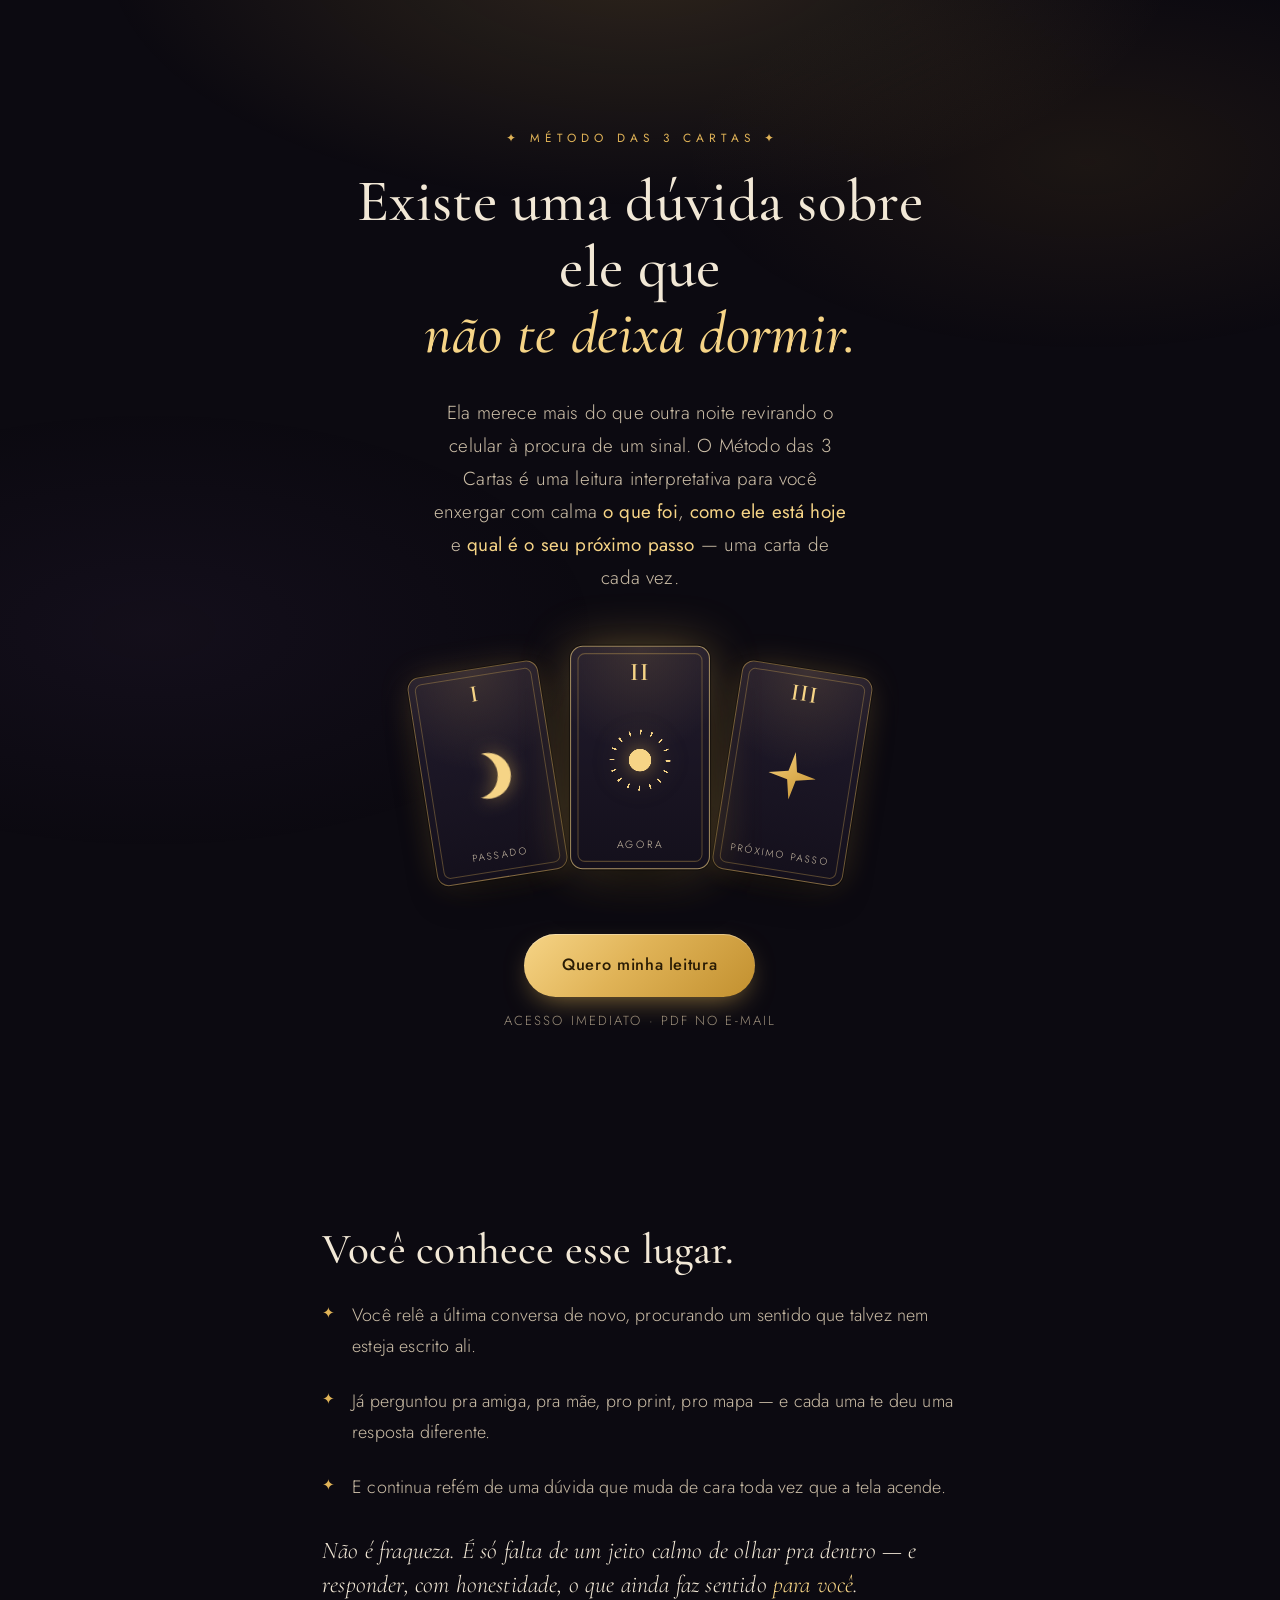
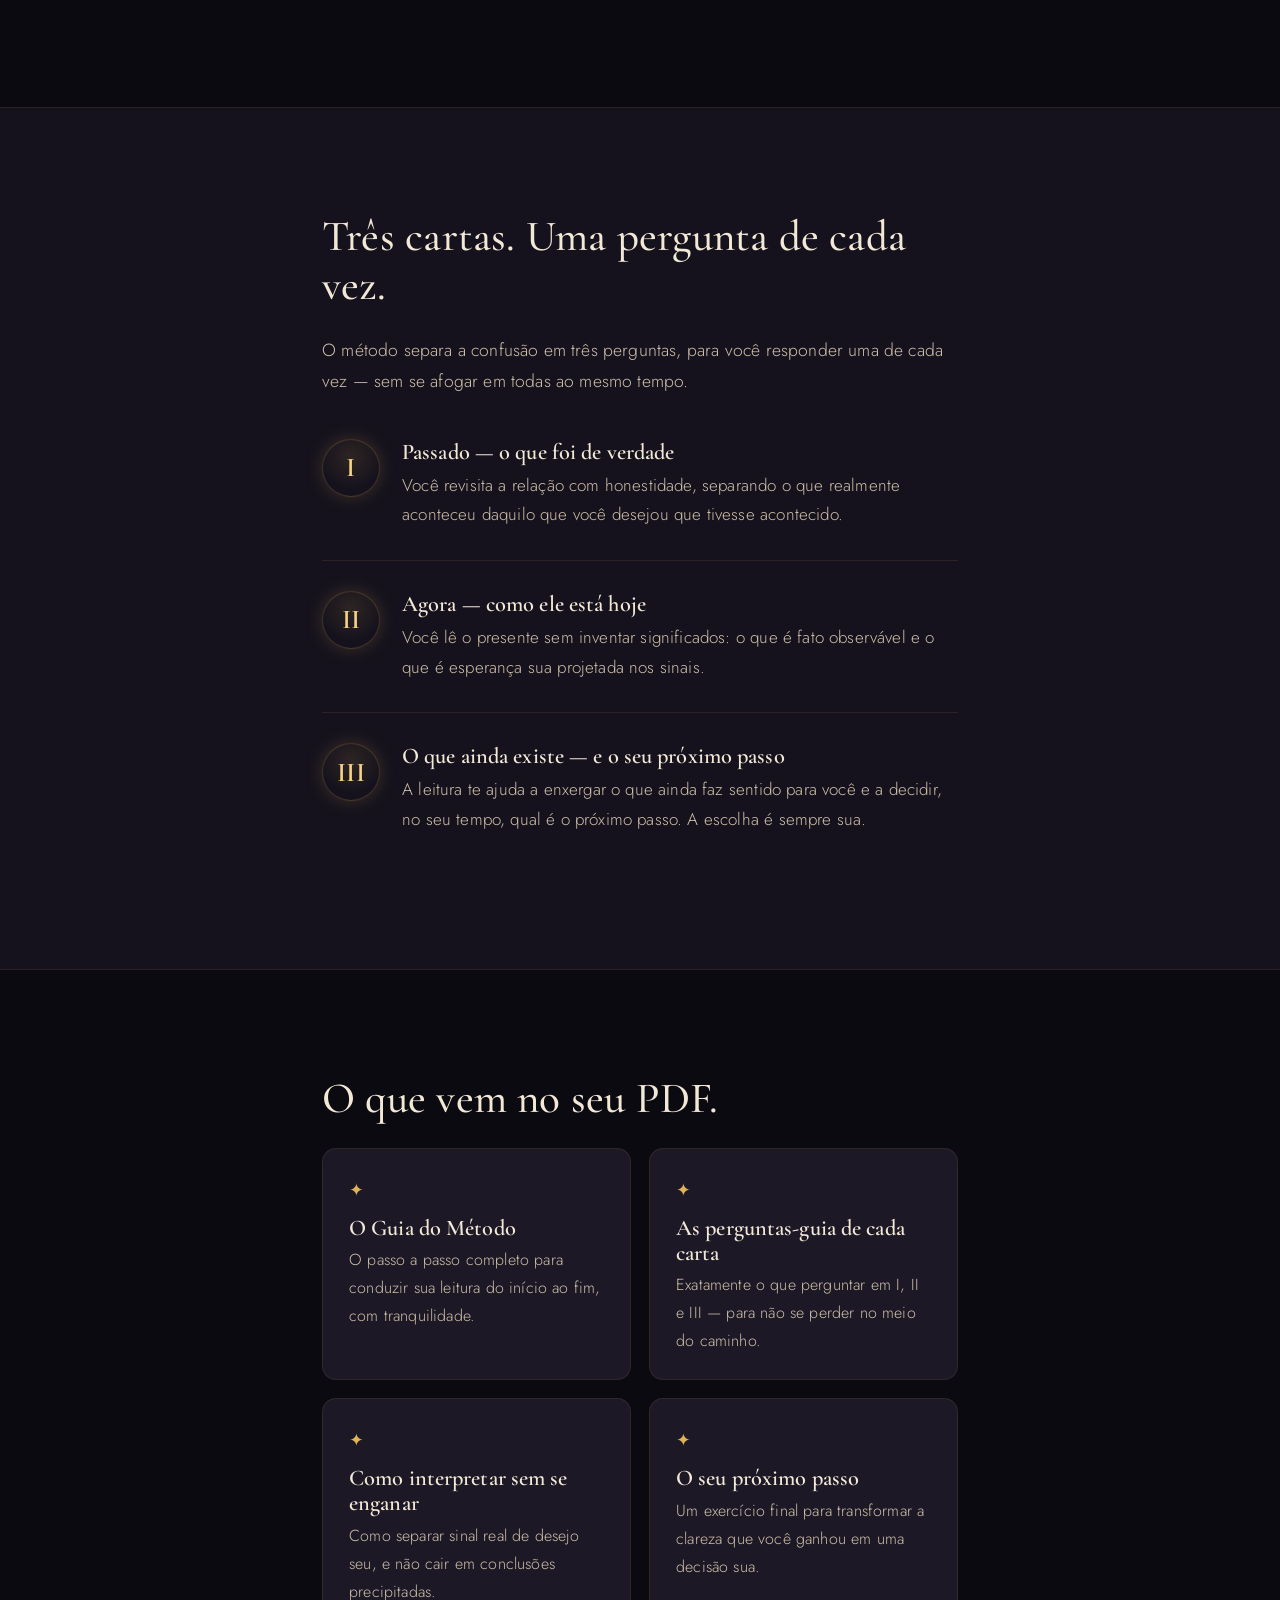
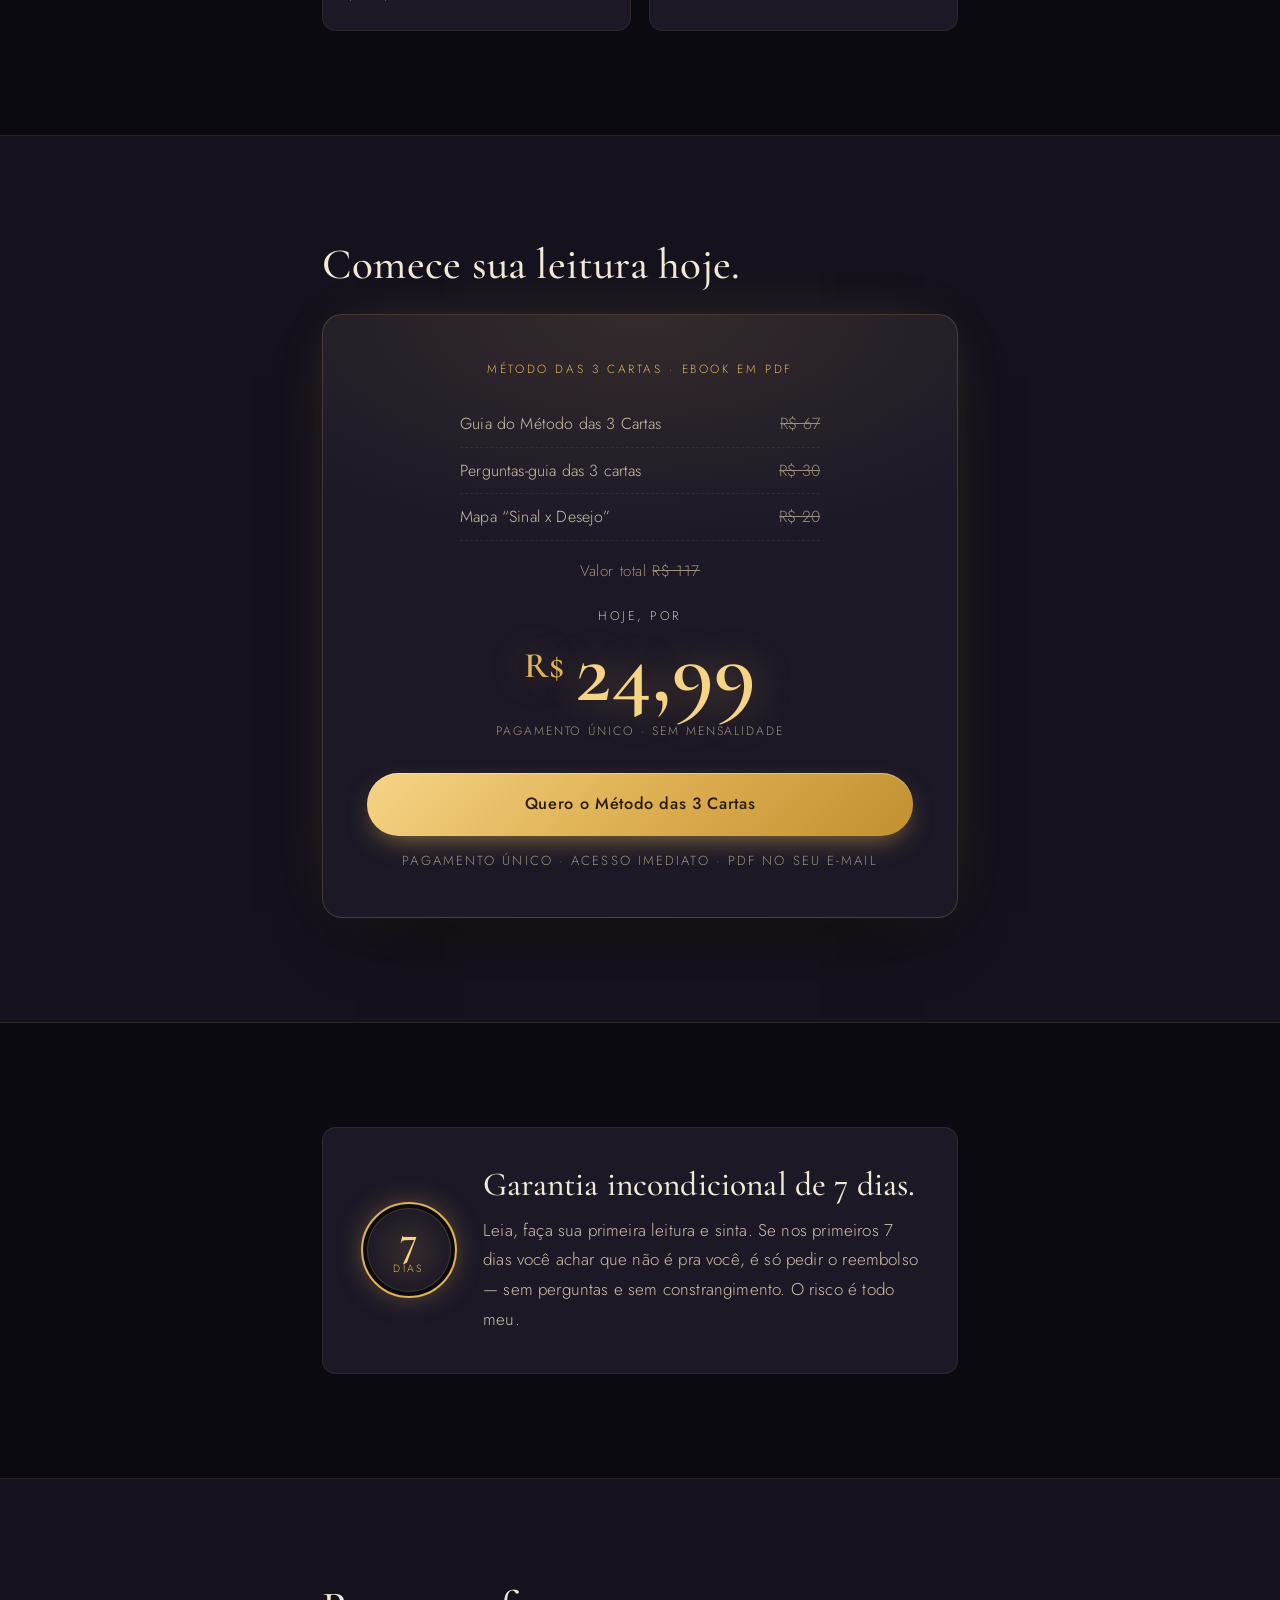
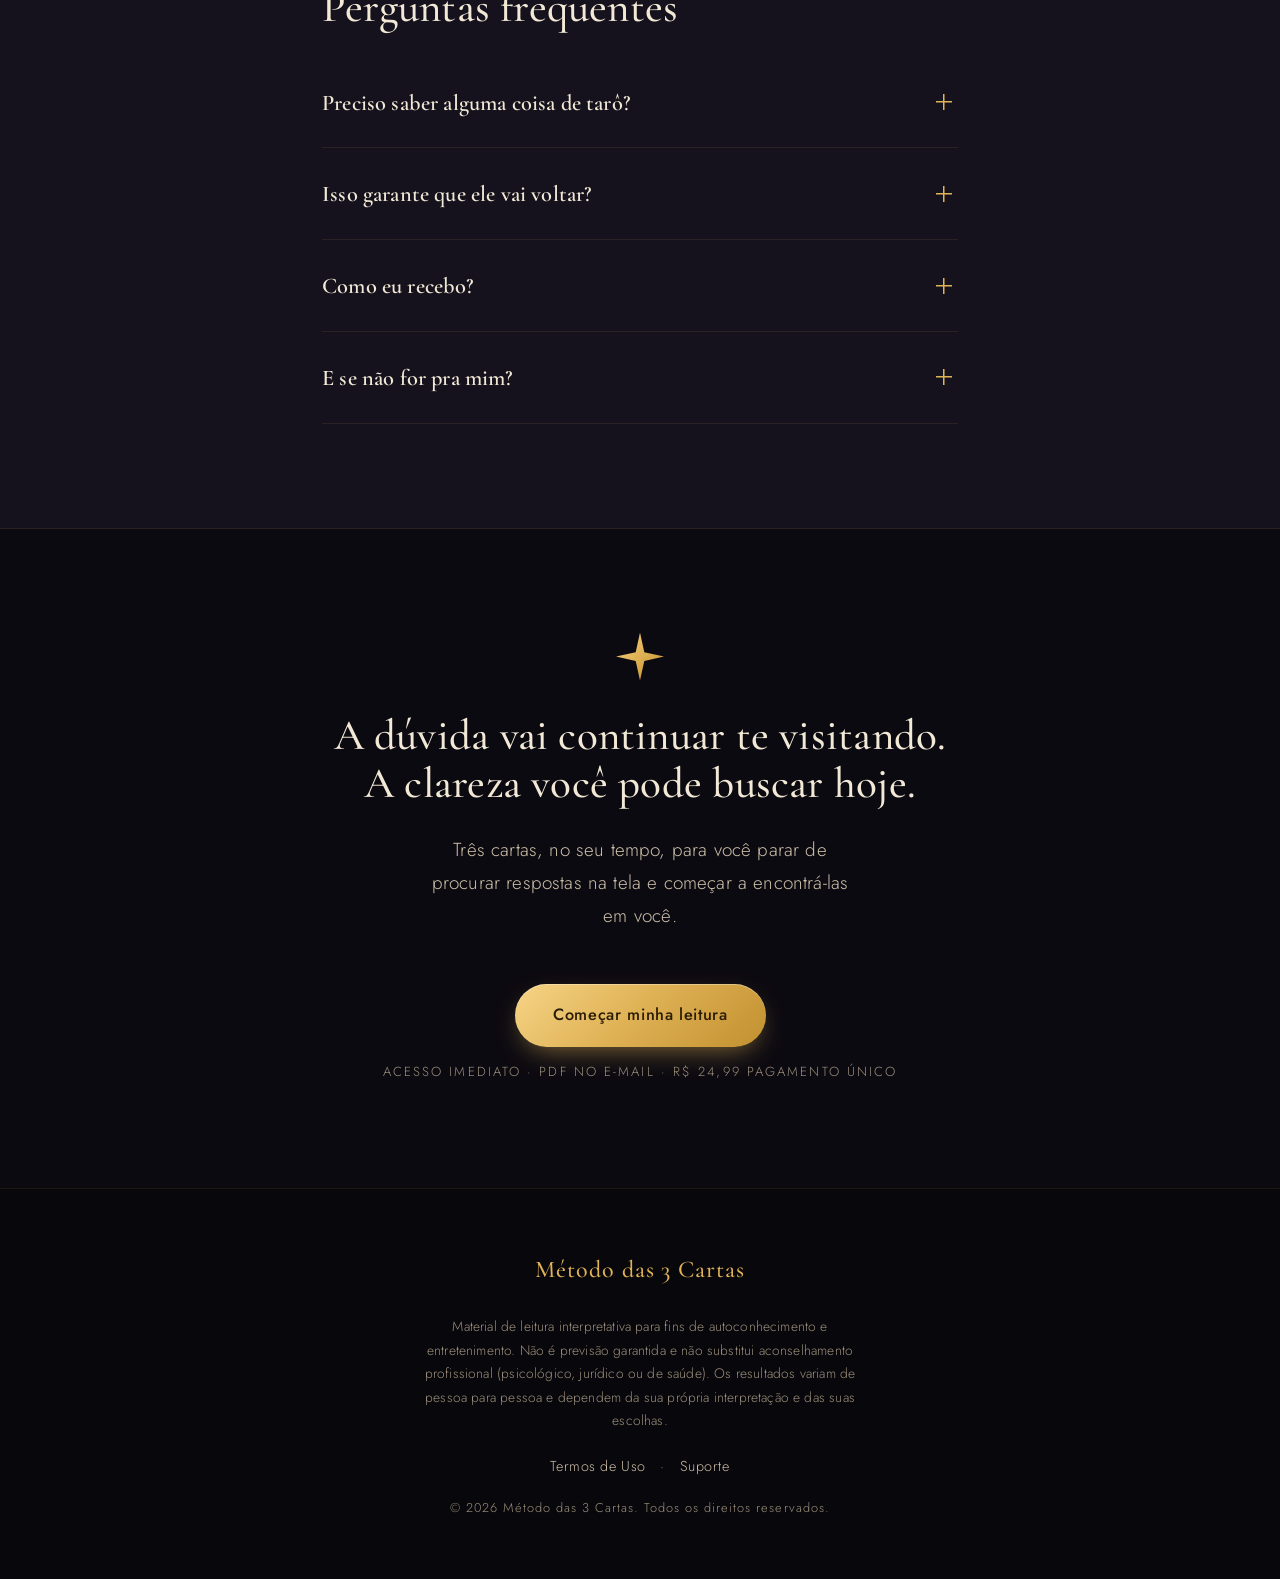
==== commit 3d68032b: "Alterar preço da oferta de R$ 37 para R$ 24,99 Atualiza o valor exibido na seção de oferta e na nota" ====
--- a/pagina-ele-volta/index.html
+++ b/pagina-ele-volta/index.html
@@ -183,11 +183,11 @@
 
           <div class="offer__price">
             <span class="offer__price-label">Hoje, por</span>
-            <span class="offer__price-value"><span class="offer__cur">R$</span>37</span>
+            <span class="offer__price-value"><span class="offer__cur">R$</span>24,99</span>
             <span class="offer__price-sub">pagamento único · sem mensalidade</span>
           </div>
 
-          <a class="btn btn--primary btn--block" href="COLE_AQUI_O_LINK_DO_CHECKOUT_KIRVANO">
+          <a class="btn btn--primary btn--block" href="https://pay.kirvano.com/e2f0f996-5f1f-4e82-bd84-cb0ad0b394e4">
             Quero o Método das 3 Cartas
           </a>
           <p class="cta-note">Pagamento único · acesso imediato · PDF no seu e-mail</p>
@@ -280,7 +280,7 @@
         </p>
         <div class="cta-block reveal">
           <a class="btn btn--primary" href="#oferta">Começar minha leitura</a>
-          <p class="cta-note">acesso imediato · PDF no e-mail · R$ 37 pagamento único</p>
+          <p class="cta-note">acesso imediato · PDF no e-mail · R$ 24,99 pagamento único</p>
         </div>
       </div>
     </section>
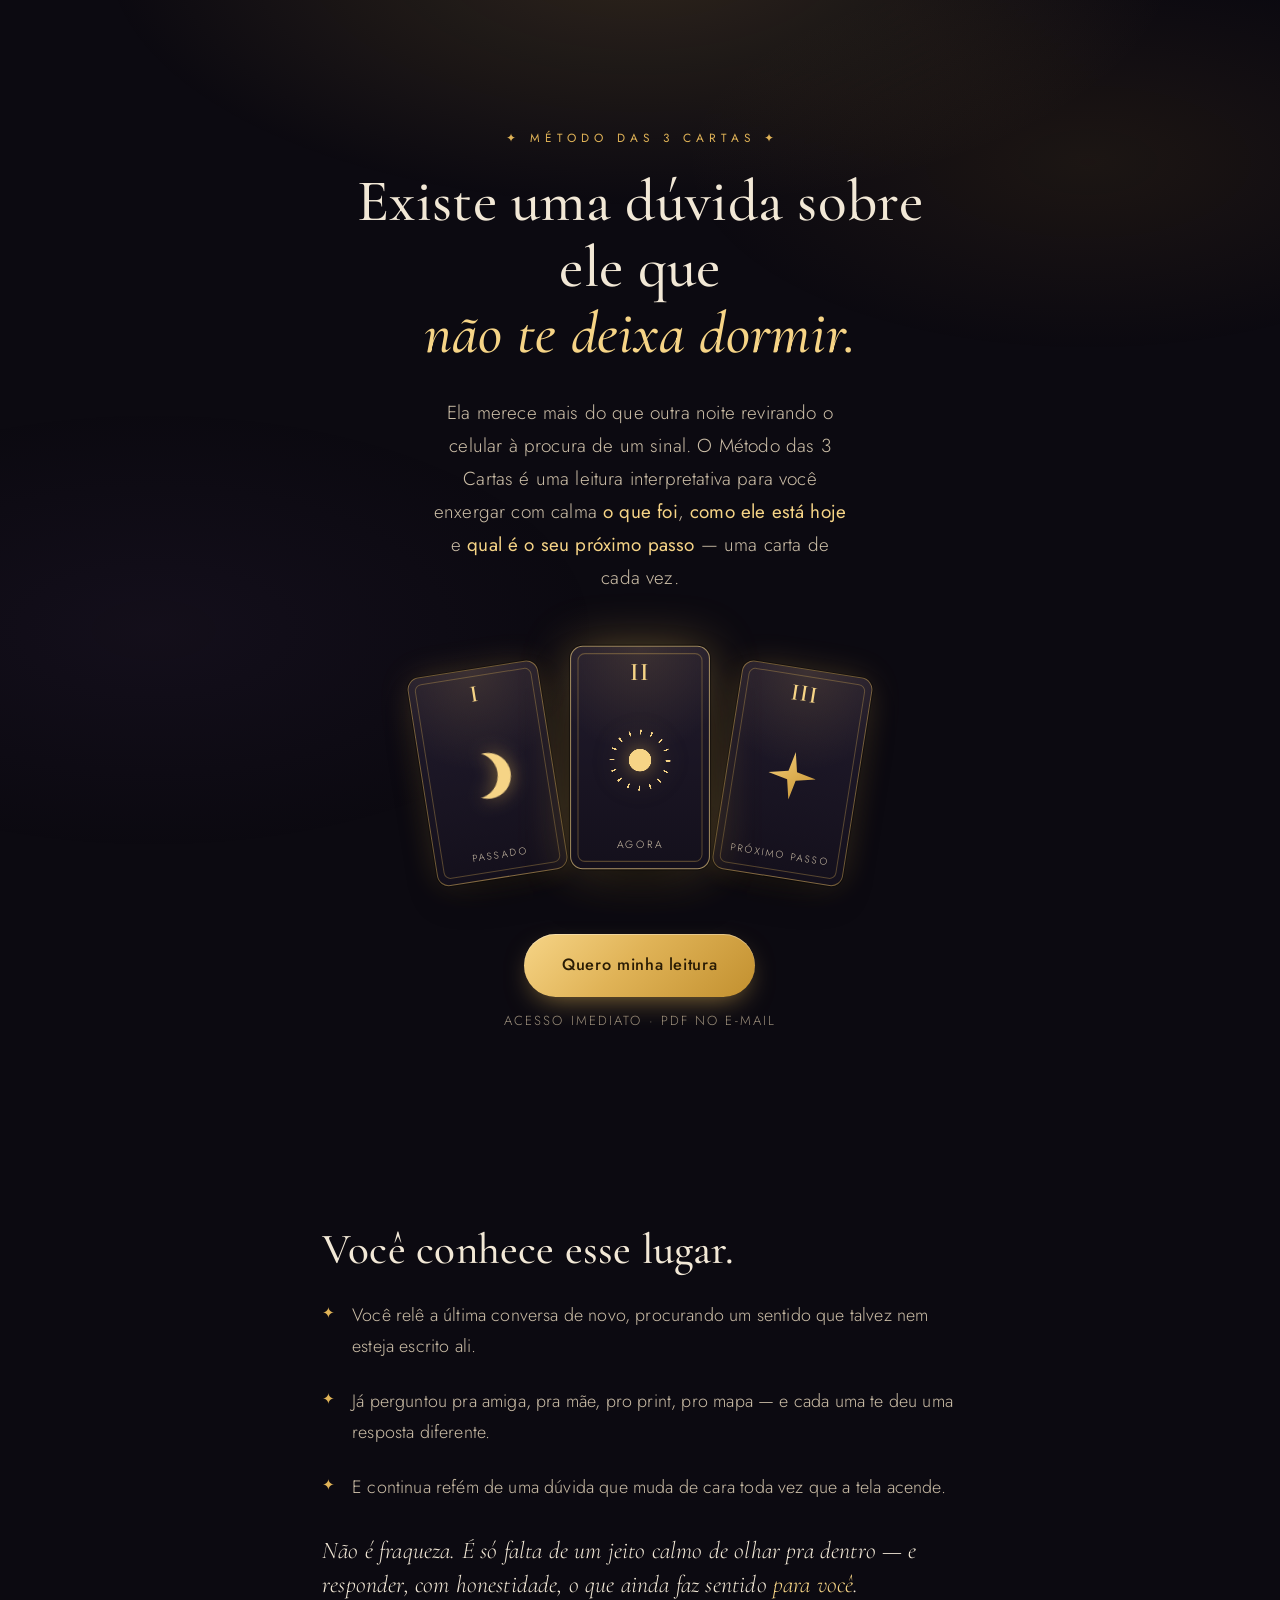
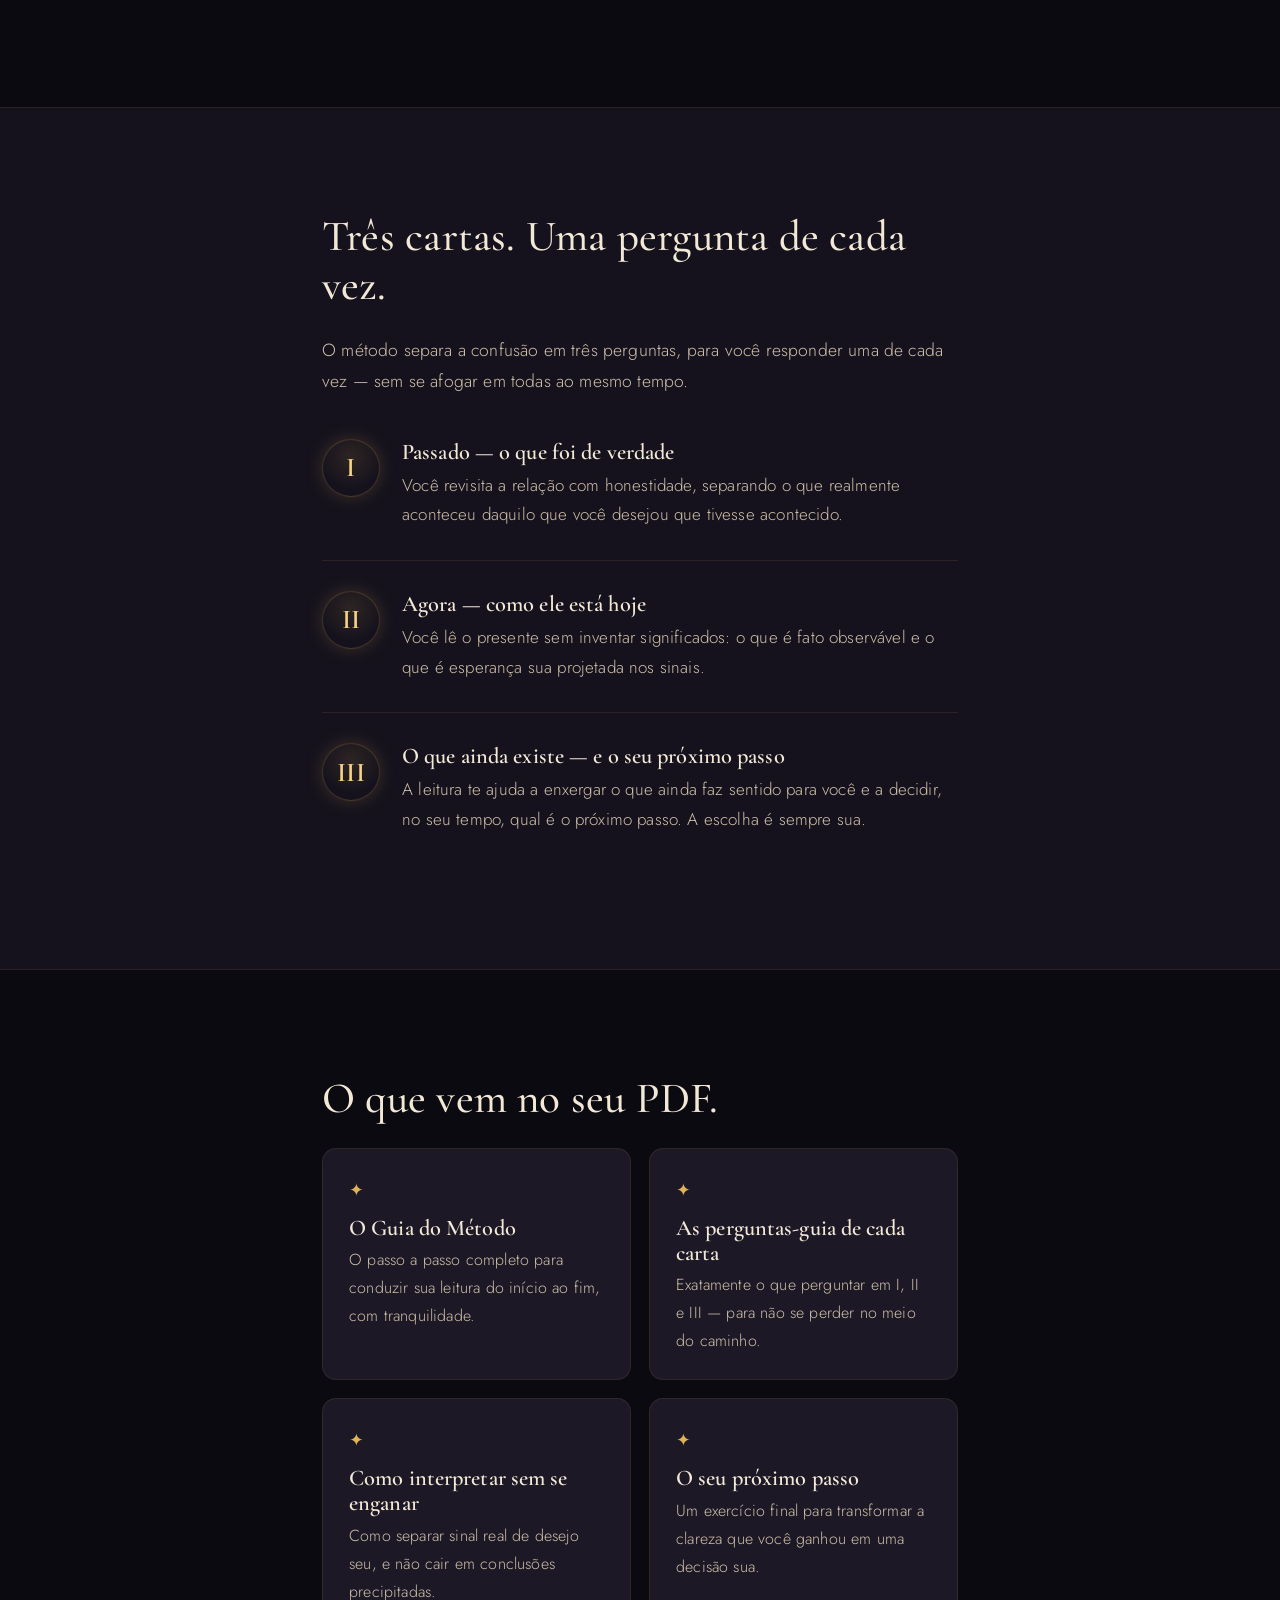
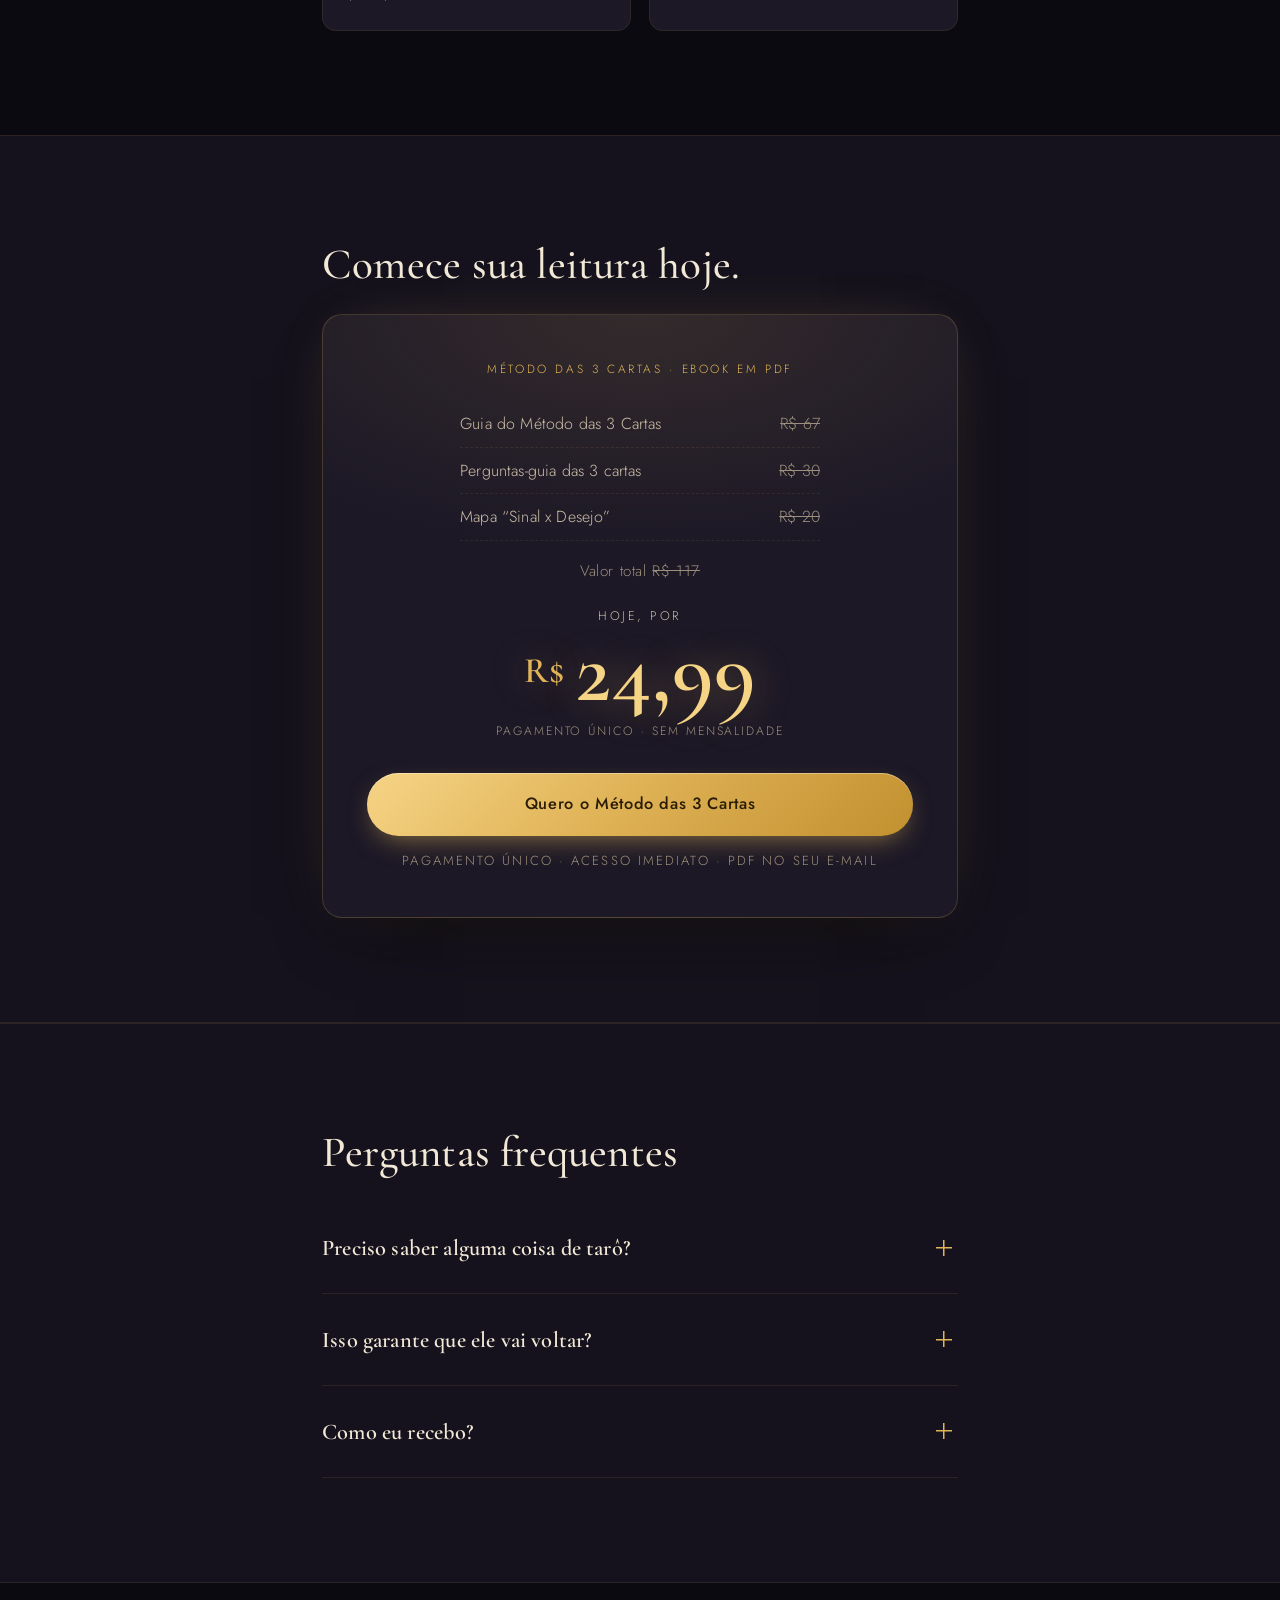
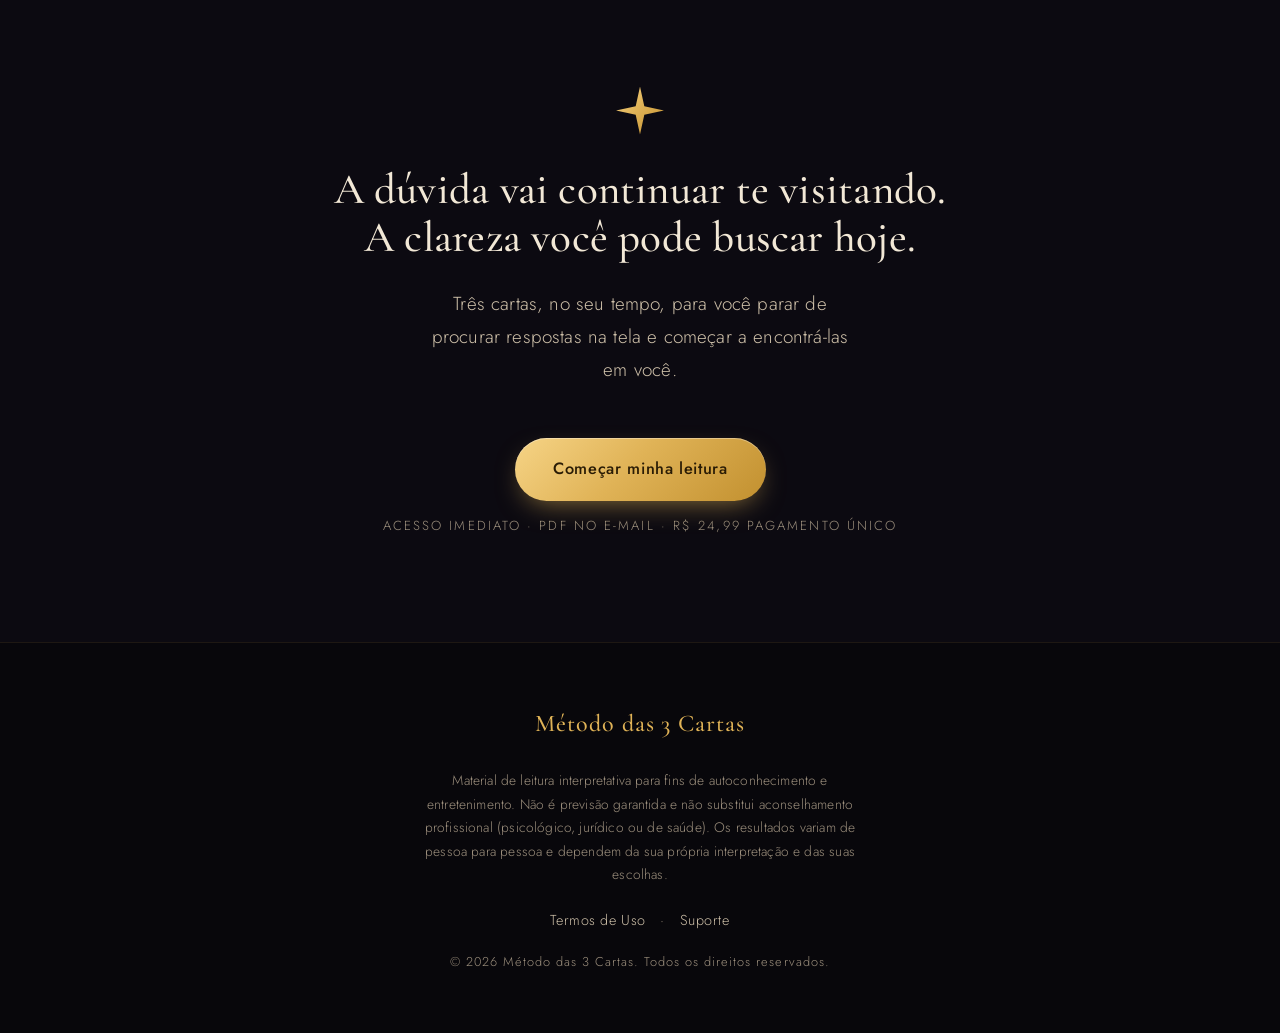
==== commit c0d2ff23: "Remover a garantia de 7 dias Remove a secao de GARANTIA e o item de FAQ que mencionavam a garantia i" ====
--- a/pagina-ele-volta/index.html
+++ b/pagina-ele-volta/index.html
@@ -195,25 +195,6 @@
       </div>
     </section>
 
-    <!-- 6. GARANTIA -->
-    <section class="section" id="garantia" aria-labelledby="garantia-titulo">
-      <div class="wrap">
-        <div class="guarantee reveal">
-          <span class="guarantee__seal" aria-hidden="true">
-            <span class="guarantee__seal-num">7</span>
-            <span class="guarantee__seal-txt">dias</span>
-          </span>
-          <div>
-            <h2 id="garantia-titulo">Garantia incondicional de 7 dias.</h2>
-            <p>
-              Leia, faça sua primeira leitura e sinta. Se nos primeiros 7 dias você achar que não é
-              pra você, é só pedir o reembolso — sem perguntas e sem constrangimento.
-              O risco é todo meu.
-            </p>
-          </div>
-        </div>
-      </div>
-    </section>
 
     <!-- 7. FAQ -->
     <section class="section section--alt" id="faq" aria-labelledby="faq-titulo">
@@ -254,15 +235,6 @@
             </div>
           </details>
 
-          <details class="faq-item reveal">
-            <summary>E se não for pra mim?</summary>
-            <div class="faq-answer">
-              <p>
-                Você tem 7 dias de garantia incondicional. Se sentir que não é o seu momento ou
-                não é o que você esperava, devolvemos o valor integral — sem burocracia.
-              </p>
-            </div>
-          </details>
         </div>
       </div>
     </section>
--- a/pagina-ele-volta/css/styles.css
+++ b/pagina-ele-volta/css/styles.css
@@ -482,13 +482,13 @@
   line-height: 0.95;
   color: var(--gold-bright);
   display: inline-flex;
-  align-items: flex-start;
+  align-items: center;
   gap: 0.12em;
   text-shadow: 0 0 38px rgba(224, 179, 87, 0.4);
 }
 .offer__cur {
   font-size: 0.4em;
-  margin-top: 0.55em;
+  margin-top: 0;
   color: var(--gold);
 }
 .offer__price-sub {
